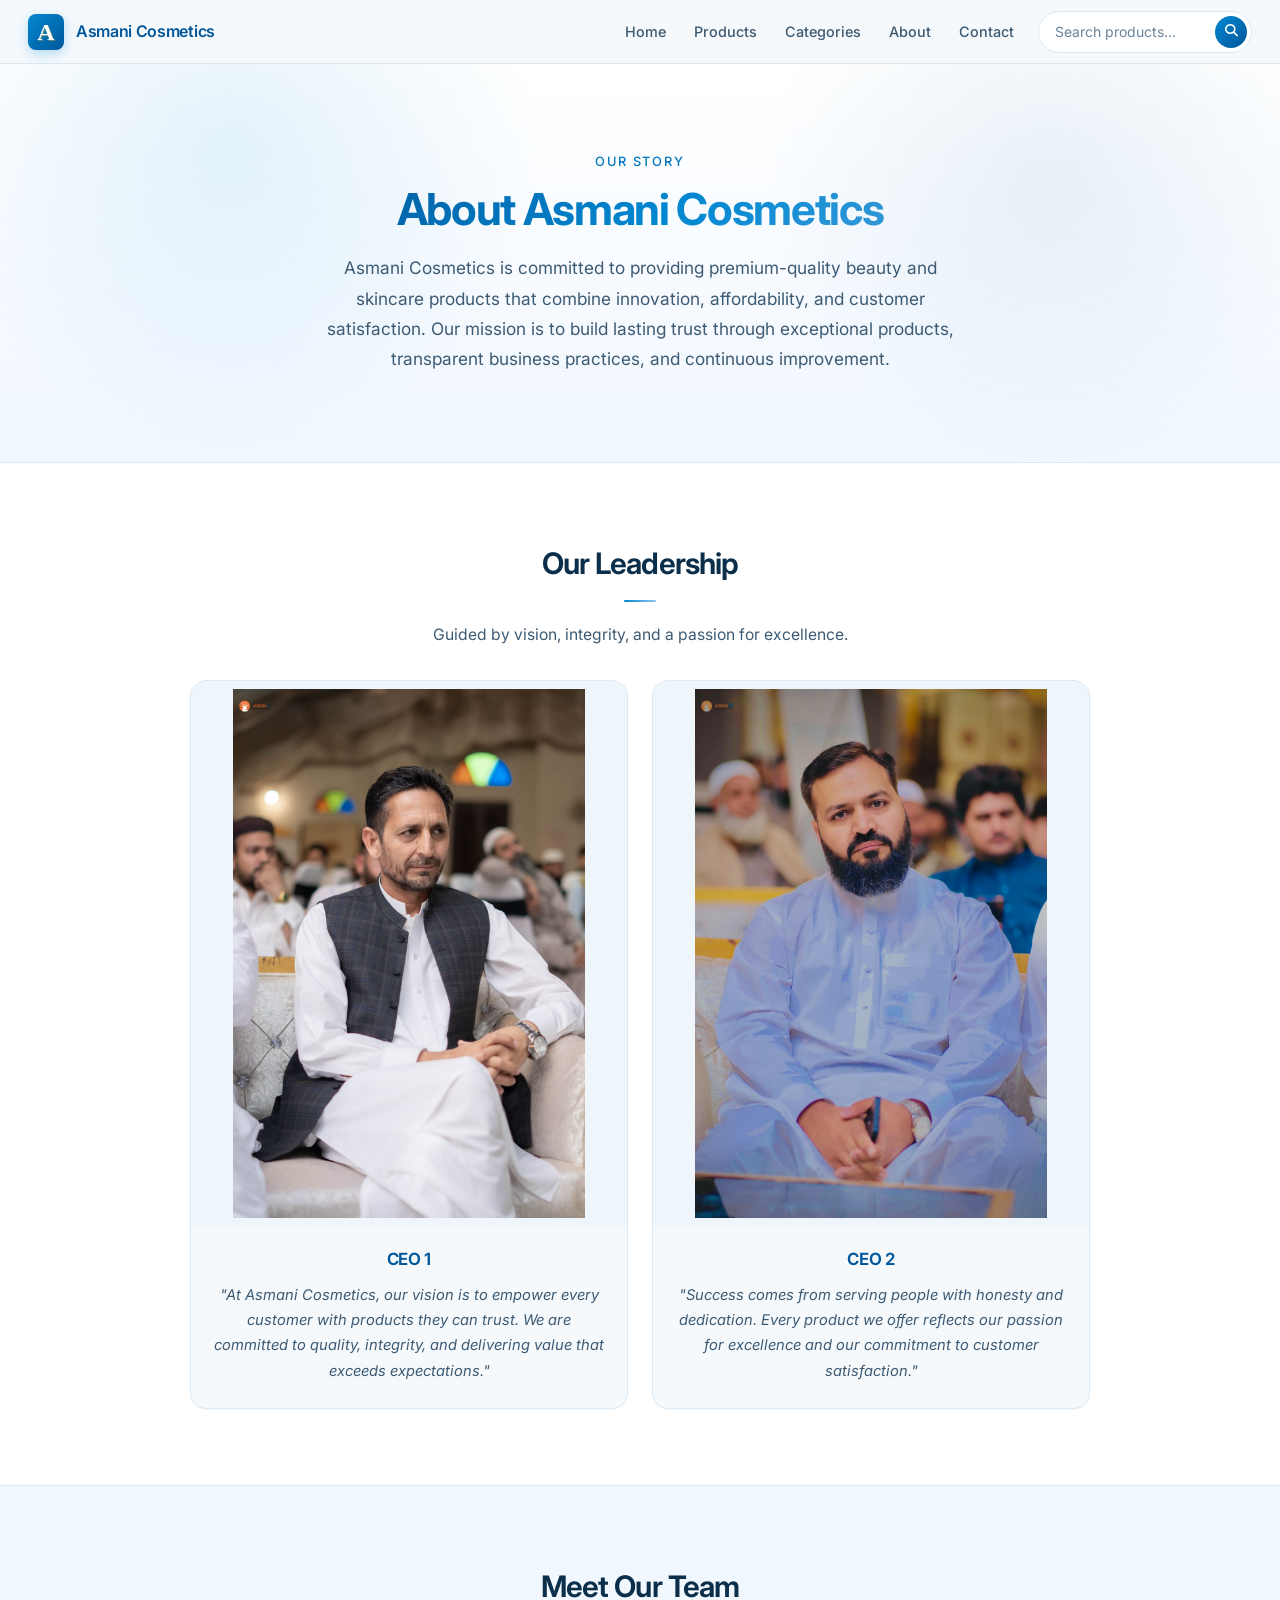
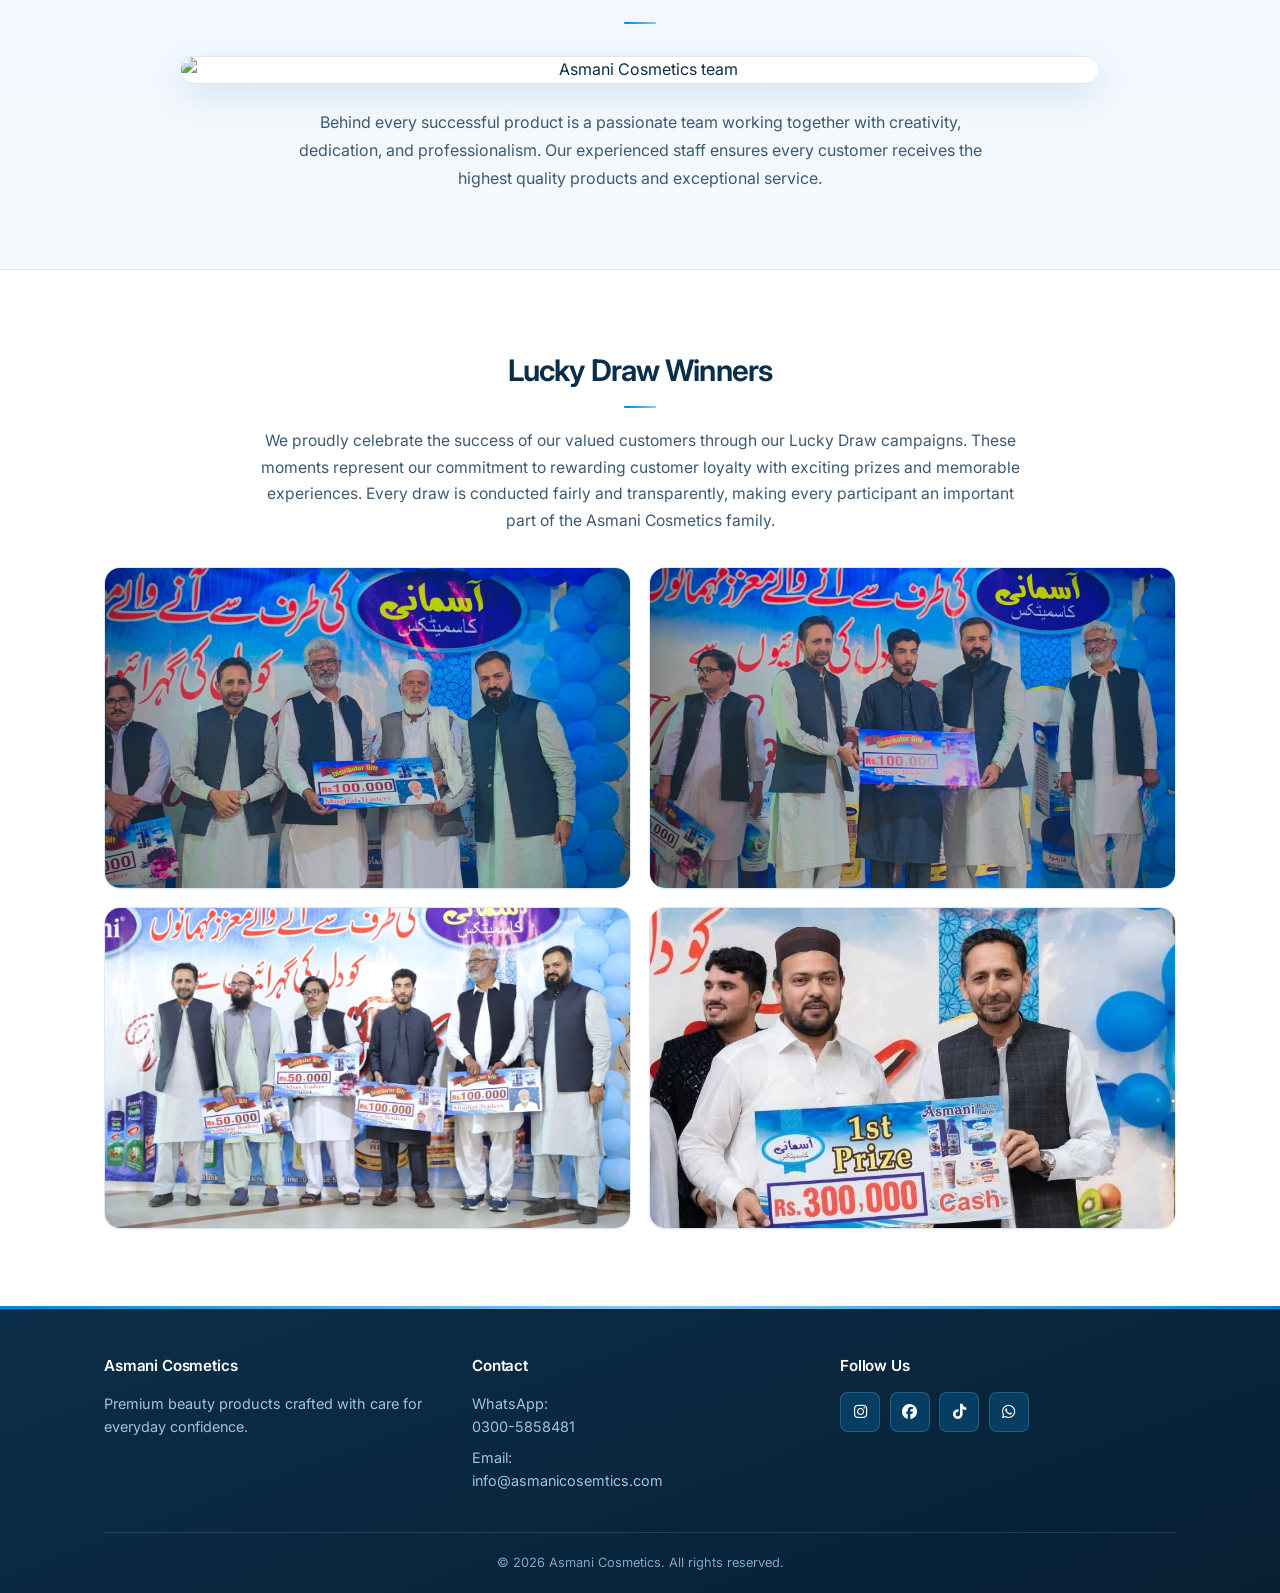
==== about.html @ b2d94758 "Update product catalog and checkout experience" ====
<!DOCTYPE html>
<html lang="en">
<head>
    <meta charset="UTF-8">
    <meta name="viewport" content="width=device-width, initial-scale=1.0">
    <link rel="icon" href="favicon.svg" type="image/svg+xml">
    <title>About — Asmani Cosmetics</title>
    <meta name="description" content="Learn about Asmani Cosmetics — our leadership, team, and lucky draw winners.">
    <link rel="stylesheet" href="https://cdnjs.cloudflare.com/ajax/libs/font-awesome/6.4.0/css/all.min.css">
    <link href="https://unpkg.com/aos@2.3.1/dist/aos.css" rel="stylesheet">
    <link rel="stylesheet" href="styles.css">
</head>
<body>
    <!-- Navigation -->
    <nav class="navbar">
        <div class="nav-container">
            <a href="index.html" class="logo-link">
                <div class="logo">
                    <div class="logo-a">A</div>
                    <h1>Asmani Cosmetics</h1>
                </div>
            </a>
            <div class="nav-right">
                <ul class="nav-menu">
                    <li><a href="index.html">Home</a></li>
                    <li><a href="shop.html">Products</a></li>
                    <li><a href="index.html#categories">Categories</a></li>
                    <li><a href="about.html" aria-current="page">About</a></li>
                    <li><a href="index.html#footer">Contact</a></li>
                </ul>
                <div class="hamburger">
                    <span></span>
                    <span></span>
                    <span></span>
                </div>
                <form class="nav-search" role="search" aria-label="Search products">
                    <input id="navProductSearch" class="nav-search-input" type="search" placeholder="Search products..." aria-label="Search products" autocomplete="off">
                    <button class="nav-search-btn" type="submit" aria-label="Search">
                        <i class="fas fa-search"></i>
                    </button>
                </form>
            </div>
        </div>
    </nav>

    <!-- About Hero -->
    <section class="about-hero" data-aos="fade-up">
        <div class="container about-hero-content">
            <p class="about-hero-eyebrow">Our story</p>
            <h1 class="about-hero-title">About Asmani Cosmetics</h1>
            <p class="about-hero-text">
                Asmani Cosmetics is committed to providing premium-quality beauty and skincare products that combine innovation, affordability, and customer satisfaction. Our mission is to build lasting trust through exceptional products, transparent business practices, and continuous improvement.
            </p>
        </div>
    </section>

    <!-- CEO Section -->
    <section id="leadership" class="about-section" data-aos="fade-up">
        <div class="container">
            <h2 class="section-title">Our Leadership</h2>
            <p class="section-lead">Guided by vision, integrity, and a passion for excellence.</p>

            <div class="ceo-grid">
                <article class="ceo-card" data-aos="fade-right" data-aos-delay="100">
                    <div class="ceo-photo">
                        <img src="ceo 1.jpeg" alt="Asmani Cosmetics CEO 1" loading="lazy">
                    </div>
                    <div class="ceo-body">
                        <h3 class="ceo-title">CEO 1</h3>
                        <blockquote class="ceo-quote">
                            "At Asmani Cosmetics, our vision is to empower every customer with products they can trust. We are committed to quality, integrity, and delivering value that exceeds expectations."
                        </blockquote>
                    </div>
                </article>

                <article class="ceo-card" data-aos="fade-left" data-aos-delay="200">
                    <div class="ceo-photo">
                        <img src="ceo 2.jpeg" alt="Asmani Cosmetics CEO 2" loading="lazy">
                    </div>
                    <div class="ceo-body">
                        <h3 class="ceo-title">CEO 2</h3>
                        <blockquote class="ceo-quote">
                            "Success comes from serving people with honesty and dedication. Every product we offer reflects our passion for excellence and our commitment to customer satisfaction."
                        </blockquote>
                    </div>
                </article>
            </div>
        </div>
    </section>

    <!-- Team Section -->
    <section id="team" class="team-section" data-aos="fade-up">
        <div class="container team-content">
            <h2 class="section-title">Meet Our Team</h2>
            <div class="team-photo-wrap" data-aos="zoom-in">
                <img src="team.png" alt="Asmani Cosmetics team" class="team-photo" loading="lazy">
            </div>
            <p class="team-description" data-aos="fade-up" data-aos-delay="100">
                Behind every successful product is a passionate team working together with creativity, dedication, and professionalism. Our experienced staff ensures every customer receives the highest quality products and exceptional service.
            </p>
        </div>
    </section>

    <!-- Lucky Draw Winners -->
    <section id="winners" class="winners-section" data-aos="fade-up">
        <div class="container">
            <h2 class="section-title">Lucky Draw Winners</h2>
            <p class="section-lead winners-intro">
                We proudly celebrate the success of our valued customers through our Lucky Draw campaigns. These moments represent our commitment to rewarding customer loyalty with exciting prizes and memorable experiences. Every draw is conducted fairly and transparently, making every participant an important part of the Asmani Cosmetics family.
            </p>
            <div class="winners-gallery" id="winnersGallery">
                <button type="button" class="winner-item" data-lightbox-src="draw 1.jpeg" data-lightbox-alt="Lucky draw winner moment 1" data-aos="zoom-in" data-aos-delay="100">
                    <img src="draw 1.jpeg" alt="Lucky draw winner moment 1" loading="lazy">
                    <span class="winner-overlay" aria-hidden="true"><i class="fas fa-search-plus"></i></span>
                </button>
                <button type="button" class="winner-item" data-lightbox-src="draw 2.jpeg" data-lightbox-alt="Lucky draw winner moment 2" data-aos="zoom-in" data-aos-delay="200">
                    <img src="draw 2.jpeg" alt="Lucky draw winner moment 2" loading="lazy">
                    <span class="winner-overlay" aria-hidden="true"><i class="fas fa-search-plus"></i></span>
                </button>
                <button type="button" class="winner-item" data-lightbox-src="draw 3.jpeg" data-lightbox-alt="Lucky draw winner moment 3" data-aos="zoom-in" data-aos-delay="300">
                    <img src="draw 3.jpeg" alt="Lucky draw winner moment 3" loading="lazy">
                    <span class="winner-overlay" aria-hidden="true"><i class="fas fa-search-plus"></i></span>
                </button>
                <button type="button" class="winner-item" data-lightbox-src="draw.jpeg" data-lightbox-alt="Lucky draw winner moments" data-aos="zoom-in" data-aos-delay="400">
                    <img src="draw.jpeg" alt="Lucky draw winner moments" loading="lazy">
                    <span class="winner-overlay" aria-hidden="true"><i class="fas fa-search-plus"></i></span>
                </button>
            </div>
        </div>
    </section>

    <!-- Image Lightbox -->
    <div class="lightbox" id="imageLightbox" hidden>
        <button type="button" class="lightbox-close" id="lightboxClose" aria-label="Close image">
            <i class="fas fa-times" aria-hidden="true"></i>
        </button>
        <img src="" alt="" id="lightboxImage" class="lightbox-image">
    </div>

    <!-- Footer -->
    <footer id="footer" class="footer">
        <div class="container">
            <div class="footer-content">
                <div class="footer-section">
                    <h3>Asmani Cosmetics</h3>
                    <p>Premium beauty products crafted with care for everyday confidence.</p>
                </div>
                <div class="footer-section">
                    <h3>Contact</h3>
                    <p>WhatsApp: <a href="https://wa.me/923005858481" target="_blank" class="whatsapp-link">0300-5858481</a></p>
                    <p>Email: <a href="mailto:info@asmanicosemtics.com">info@asmanicosemtics.com</a></p>
                </div>
                <div class="footer-section">
                    <h3>Follow Us</h3>
                    <div class="social-icons">
                        <a href="#" target="_blank" aria-label="Instagram"><i class="fab fa-instagram"></i></a>
                        <a href="https://www.facebook.com/share/1GEHZDPBgn/" target="_blank" aria-label="Facebook" rel="noopener"><i class="fab fa-facebook"></i></a>
                        <a href="https://www.tiktok.com/@asmani_cosmetics?_r=1&_t=ZS-93GRq3OFGZp" target="_blank" aria-label="TikTok" rel="noopener"><i class="fab fa-tiktok"></i></a>
                        <a href="https://wa.me/923005858481" target="_blank" aria-label="WhatsApp"><i class="fab fa-whatsapp"></i></a>
                    </div>
                </div>
            </div>
            <div class="footer-bottom">
                <p>&copy; 2026 Asmani Cosmetics. All rights reserved.</p>
            </div>
        </div>
    </footer>

    <script src="https://unpkg.com/aos@2.3.1/dist/aos.js"></script>
    <script>
        AOS.init({
            duration: 600,
            easing: 'ease-out',
            once: true,
            offset: 70
        });
    </script>
    <script src="script.js"></script>
</body>
</html>
---- styles.css ----
/* ============================================
   Asmani Cosmetics — Minimal Modern UI
   ============================================ */

@import url('https://fonts.googleapis.com/css2?family=Inter:wght@400;500;600;700&display=swap');

*,
*::before,
*::after {
    margin: 0;
    padding: 0;
    box-sizing: border-box;
}

:root {
    /* Blue brand theme (matches Asmani logo) */
    --blue-50: #f0f7ff;
    --blue-100: #e3f0fc;
    --blue-200: #c5e0f8;
    --blue-300: #8ec4ef;
    --blue-400: #4a9fdb;
    --blue-500: #0288d1;
    --blue-600: #0277bd;
    --blue-700: #01579b;
    --blue-800: #014a82;
    --blue-900: #0b2e4a;

    --bg: #f5f9fc;
    --surface: #ffffff;
    --text: #0b2e4a;
    --text-secondary: #3d5a73;
    --text-muted: #6b8499;
    --border: #dce8f2;
    --border-strong: #c5d8e8;
    --accent: #0288d1;
    --accent-hover: #01579b;
    --accent-soft: rgba(2, 136, 209, 0.08);
    --soft: #eef5fb;
    --whatsapp: #25d366;
    --whatsapp-dark: #1da851;
    --danger: #c62828;
    --danger-bg: #fff5f5;
    --star: #f5a623;
    --radius-sm: 8px;
    --radius: 12px;
    --radius-lg: 16px;
    --radius-full: 999px;
    --shadow-sm: 0 1px 2px rgba(1, 87, 155, 0.05);
    --shadow: 0 4px 16px rgba(1, 87, 155, 0.08);
    --shadow-lg: 0 12px 32px rgba(1, 87, 155, 0.12);
    --nav-h: 64px;
    --container: 1120px;
    --space-section: clamp(3rem, 6vw, 5rem);
    --font: 'Inter', system-ui, -apple-system, BlinkMacSystemFont, 'Segoe UI', sans-serif;
    --ease: 0.2s ease;
    --focus: 0 0 0 3px rgba(2, 136, 209, 0.22);
}

html {
    scroll-behavior: smooth;
    -webkit-text-size-adjust: 100%;
}

body {
    font-family: var(--font);
    color: var(--text);
    background: var(--bg);
    line-height: 1.6;
    font-size: 16px;
    -webkit-font-smoothing: antialiased;
    -moz-osx-font-smoothing: grayscale;
    overflow-x: hidden;
    min-height: 100vh;
}

img,
picture,
video,
canvas,
svg {
    max-width: 100%;
    height: auto;
    display: block;
}

iframe {
    max-width: 100%;
}

input,
select,
textarea,
button {
    font-family: inherit;
    max-width: 100%;
}

a {
    color: inherit;
    text-decoration: none;
}

button {
    cursor: pointer;
    border: none;
    background: none;
    font: inherit;
}

ul {
    list-style: none;
}

.container {
    width: 100%;
    max-width: var(--container);
    margin: 0 auto;
    padding: 0 clamp(16px, 4vw, 24px);
}

/* Focus */
a:focus-visible,
button:focus-visible,
input:focus-visible,
select:focus-visible,
textarea:focus-visible {
    outline: none;
    box-shadow: var(--focus);
}

/* ============================================
   Navigation
   ============================================ */

.navbar {
    position: sticky;
    top: 0;
    z-index: 1000;
    background: rgba(245, 249, 252, 0.9);
    backdrop-filter: blur(12px);
    -webkit-backdrop-filter: blur(12px);
    border-bottom: 1px solid var(--border);
    min-height: var(--nav-h);
    display: flex;
    align-items: center;
}

.navbar.is-scrolled {
    background: rgba(255, 255, 255, 0.96);
    box-shadow: var(--shadow-sm);
}

.nav-container {
    width: 100%;
    max-width: none;
    margin: 0;
    padding: 0 clamp(16px, 3vw, 28px);
    display: flex;
    align-items: center;
    justify-content: space-between;
    gap: 1rem;
}

.logo-link {
    text-decoration: none;
    flex-shrink: 0;
}

.logo {
    display: flex;
    align-items: center;
    gap: 0.75rem;
}

.logo-a {
    width: 36px;
    height: 36px;
    background: linear-gradient(135deg, var(--blue-500) 0%, var(--blue-700) 100%);
    color: #fff;
    font-family: Georgia, 'Times New Roman', serif;
    font-size: 1.5rem;
    font-weight: 700;
    font-style: normal;
    line-height: 1;
    display: flex;
    align-items: center;
    justify-content: center;
    border-radius: var(--radius-sm);
    letter-spacing: 0;
    box-shadow: 0 4px 12px rgba(2, 136, 209, 0.28);
    transition: background var(--ease), box-shadow var(--ease);
    text-shadow: 1px 1px 0 rgba(212, 175, 55, 0.45);
}

.logo-a:hover {
    background: linear-gradient(135deg, var(--blue-600) 0%, var(--blue-800) 100%);
    box-shadow: 0 6px 16px rgba(1, 87, 155, 0.32);
}

.logo h1 {
    font-size: 1rem;
    font-weight: 600;
    letter-spacing: -0.02em;
    color: var(--blue-700);
    margin: 0;
    white-space: nowrap;
}

.nav-right {
    display: flex;
    align-items: center;
    gap: 0.75rem;
    min-width: 0;
}

.nav-menu {
    display: flex;
    align-items: center;
    gap: 0.25rem;
}

.nav-menu a {
    display: block;
    padding: 0.5rem 0.75rem;
    font-size: 0.9rem;
    font-weight: 500;
    color: var(--text-secondary);
    border-radius: var(--radius-sm);
    transition: color var(--ease), background var(--ease);
}

.nav-menu a:hover,
.nav-menu a:focus-visible {
    color: var(--blue-700);
    background: var(--accent-soft);
}

.nav-menu a::before {
    display: none;
}

.cart-link {
    position: relative;
    display: inline-flex;
    align-items: center;
    gap: 0.4rem;
}

.cart-count {
    background: var(--blue-500);
    color: #fff;
    border-radius: var(--radius-full);
    min-width: 18px;
    height: 18px;
    padding: 0 5px;
    display: inline-flex;
    align-items: center;
    justify-content: center;
    font-size: 0.7rem;
    font-weight: 600;
}

.nav-search {
    display: flex;
    align-items: center;
    gap: 4px;
    padding: 4px 4px 4px 12px;
    border-radius: var(--radius-full);
    border: 1px solid var(--border);
    background: var(--surface);
    transition: border-color var(--ease), box-shadow var(--ease);
}

.nav-search:focus-within {
    border-color: var(--blue-300);
    box-shadow: var(--focus);
}

.nav-search-input {
    width: 160px;
    border: 0;
    outline: none;
    background: transparent;
    color: var(--text);
    padding: 6px 4px;
    font-size: 0.875rem;
}

.nav-search-input::placeholder {
    color: var(--text-muted);
}

.nav-search-btn {
    width: 32px;
    height: 32px;
    border: 0;
    border-radius: var(--radius-full);
    background: linear-gradient(135deg, var(--blue-500) 0%, var(--blue-700) 100%);
    color: #fff;
    display: grid;
    place-items: center;
    font-size: 0.8rem;
    transition: background var(--ease);
}

.nav-search-btn:hover {
    background: linear-gradient(135deg, var(--blue-600) 0%, var(--blue-800) 100%);
}

.hamburger {
    display: none;
    flex-direction: column;
    justify-content: center;
    gap: 5px;
    width: 40px;
    height: 40px;
    padding: 8px;
    border-radius: var(--radius-sm);
    cursor: pointer;
}

.hamburger:hover {
    background: var(--accent-soft);
}

.hamburger span {
    display: block;
    width: 100%;
    height: 1.5px;
    background: var(--blue-700);
    border-radius: 2px;
    transition: transform var(--ease), opacity var(--ease);
}

.hamburger.active span:nth-child(1) {
    transform: translateY(6.5px) rotate(45deg);
}

.hamburger.active span:nth-child(2) {
    opacity: 0;
}

.hamburger.active span:nth-child(3) {
    transform: translateY(-6.5px) rotate(-45deg);
}

@media (min-width: 901px) {
    .hamburger {
        display: none !important;
    }
}

/* ============================================
   Hero
   ============================================ */

.hero {
    position: relative;
    min-height: min(72vh, 640px);
    padding: clamp(3.5rem, 8vw, 6rem) 1.25rem;
    display: flex;
    align-items: center;
    justify-content: center;
    background:
        radial-gradient(circle at 18% 20%, rgba(2, 136, 209, 0.10), transparent 28%),
        radial-gradient(circle at 82% 30%, rgba(1, 87, 155, 0.08), transparent 26%),
        linear-gradient(180deg, #ffffff 0%, var(--blue-50) 100%);
    border-bottom: 1px solid var(--border);
    overflow: hidden;
}

.hero::before,
.hero::after,
.hero-background {
    display: none;
}

.hero-content {
    position: relative;
    z-index: 1;
    text-align: center;
    max-width: 560px;
    margin: 0 auto;
    padding: 0;
    background: none;
    border: none;
    box-shadow: none;
    backdrop-filter: none;
}

.hero-title {
    font-size: clamp(2.25rem, 6vw, 3.5rem);
    font-weight: 700;
    letter-spacing: -0.04em;
    line-height: 1.1;
    margin-bottom: 0.75rem;
    background: linear-gradient(135deg, var(--blue-700) 0%, var(--blue-500) 55%, var(--blue-400) 100%);
    -webkit-background-clip: text;
    background-clip: text;
    color: transparent;
    -webkit-text-fill-color: transparent;
}

.hero-tagline {
    font-size: clamp(0.8rem, 2vw, 0.9rem);
    font-weight: 500;
    letter-spacing: 0.14em;
    text-transform: uppercase;
    color: var(--blue-600);
    margin-bottom: 0.75rem;
}

.hero-subtitle {
    font-size: clamp(0.95rem, 2vw, 1.05rem);
    color: var(--text-secondary);
    margin: 0 auto 1.75rem;
    max-width: 420px;
    line-height: 1.65;
}

.cta-button {
    display: inline-flex;
    align-items: center;
    justify-content: center;
    padding: 0.85rem 1.75rem;
    font-size: 0.9rem;
    font-weight: 600;
    letter-spacing: 0.02em;
    color: #fff;
    background: linear-gradient(135deg, var(--blue-500) 0%, var(--blue-700) 100%);
    border: none;
    border-radius: var(--radius-full);
    box-shadow: 0 8px 20px rgba(2, 136, 209, 0.28);
    transition: background var(--ease), transform var(--ease), box-shadow var(--ease);
}

.cta-button::after {
    display: none;
}

.cta-button:hover {
    background: linear-gradient(135deg, var(--blue-600) 0%, var(--blue-800) 100%);
    transform: translateY(-1px);
    box-shadow: 0 12px 28px rgba(1, 87, 155, 0.32);
}

.cta-button:active {
    transform: translateY(0);
}

/* ============================================
   Sections & titles
   ============================================ */

.section-title {
    font-size: clamp(1.5rem, 3vw, 1.85rem);
    font-weight: 650;
    letter-spacing: -0.03em;
    text-align: center;
    color: var(--text);
    margin-bottom: 2rem;
    position: relative;
}

.section-title::after {
    content: '';
    display: block;
    width: 32px;
    height: 2px;
    background: linear-gradient(90deg, var(--blue-500), var(--blue-300));
    margin: 0.75rem auto 0;
    border-radius: 2px;
}

.categories-section,
.products-section,
.arrivals-section,
.radio-section,
.radio-schedule-section,
.about-section,
.team-section,
.winners-section,
#radio-broadcast-schedule,
#leadership,
#team,
#winners {
    scroll-margin-top: calc(var(--nav-h) + 12px);
}

.categories-section,
.products-section,
.arrivals-section,
.radio-section,
.radio-schedule-section {
    padding: var(--space-section) 0;
    background: var(--bg);
}

.products-section,
.arrivals-section {
    background: var(--surface);
}

.arrivals-section {
    border-top: 1px solid var(--border);
}

/* ============================================
   Sliding product strip
   ============================================ */

.sliding-section {
    padding: 1.5rem 0 2rem;
    background: linear-gradient(180deg, var(--blue-50) 0%, var(--bg) 100%);
    border-bottom: 1px solid var(--border);
    overflow: hidden;
}

.sliding-wrapper {
    position: relative;
}

.sliding-container {
    max-width: 100%;
    overflow-x: auto;
    overflow-y: hidden;
    scroll-behavior: smooth;
    scrollbar-width: none;
    -ms-overflow-style: none;
}

.sliding-container::-webkit-scrollbar {
    display: none;
}

.sliding-controls {
    position: absolute;
    inset: 0;
    pointer-events: none;
    z-index: 5;
}

.sliding-nav-btn {
    pointer-events: auto;
    position: absolute;
    top: 50%;
    transform: translateY(-50%);
    width: 40px;
    height: 40px;
    border-radius: var(--radius-full);
    border: 1px solid var(--border);
    background: var(--surface);
    color: var(--text);
    display: grid;
    place-items: center;
    box-shadow: var(--shadow-sm);
    transition: background var(--ease), border-color var(--ease);
}

.sliding-nav-btn:hover {
    background: var(--soft);
    border-color: var(--border-strong);
    transform: translateY(-50%);
    filter: none;
}

.sliding-nav-btn:active {
    transform: translateY(-50%) scale(0.97);
}

.sliding-nav-btn.prev { left: 8px; }
.sliding-nav-btn.next { right: 8px; }

.sliding-cards {
    display: flex;
    gap: 1rem;
    padding: 0.5rem clamp(12px, 3vw, 24px);
    width: max-content;
    will-change: transform;
    animation: slidingMarquee 48s linear infinite;
}

.sliding-section:hover .sliding-cards {
    animation-play-state: paused;
}

.delivery-notice {
    position: relative;
    overflow: hidden;
    padding: 0.7rem 0;
    background: linear-gradient(90deg, #ffb300 0%, #ff6f00 45%, #e65100 100%);
    color: #1f1300;
    white-space: nowrap;
    border-top: 2px solid #fff3c4;
    border-bottom: 2px solid #fff3c4;
    box-shadow: 0 5px 14px rgba(230, 81, 0, 0.25);
}

.delivery-notice-track {
    width: max-content;
    animation: deliveryNoticeScroll 18s linear infinite;
}

.delivery-notice p {
    margin: 0;
    padding-left: 100vw;
    font-weight: 800;
    font-size: clamp(0.9rem, 2vw, 1.05rem);
    letter-spacing: 0.04em;
    text-transform: uppercase;
    text-shadow: 0 1px 0 rgba(255, 255, 255, 0.35);
}

.delivery-notice span {
    color: #fff;
    font-size: 1.2em;
    padding: 0 2.5rem;
}

@keyframes deliveryNoticeScroll {
    from { transform: translateX(0); }
    to { transform: translateX(-50%); }
}

@media (prefers-reduced-motion: reduce) {
    .delivery-notice-track { animation: none; }
}

@keyframes slidingMarquee {
    from { transform: translateX(0); }
    to { transform: translateX(-50%); }
}

.slide-card {
    flex: 0 0 min(240px, 70vw);
    background: var(--surface);
    border: 1px solid var(--border);
    border-radius: var(--radius);
    overflow: hidden;
    display: flex;
    flex-direction: column;
    height: 100%;
    min-height: 440px;
    transition: border-color var(--ease), box-shadow var(--ease), transform var(--ease);
}

.slide-card:hover {
    transform: translateY(-4px);
    border-color: var(--blue-300);
    box-shadow: var(--shadow);
}

/* A taller fixed frame keeps all deal cards aligned and suits the poster artwork. */
.slide-card-image {
    width: 100%;
    height: 280px;
    flex-shrink: 0;
    display: flex;
    align-items: center;
    justify-content: center;
    background: var(--soft);
    border-bottom: 1px solid var(--border);
    box-sizing: border-box;
}

.slide-card-image img,
.slide-card img {
    width: 100%;
    height: 100%;
    max-height: 100%;
    object-fit: contain;
    object-position: center;
    background: transparent;
    display: block;
    transition: opacity var(--ease);
}

.slide-card:hover .slide-card-image img,
.slide-card:hover img {
    transform: none;
}

.slide-card h3 {
    font-size: 0.95rem;
    font-weight: 800;
    color: var(--text);
    padding: 1rem 1rem 0.25rem;
    letter-spacing: -0.01em;
    line-height: 1.35;
}

.slide-card:hover h3 {
    color: var(--text);
}

.slide-price {
    color: #a86400;
    font-weight: 800;
    font-size: 0.9rem;
    border-top: 1px solid var(--border);
    padding: 0.6rem 1rem 0.75rem;
}

.slide-btn {
    width: calc(100% - 2rem);
    margin: 0 1rem 1rem;
    margin-top: auto;
    padding: 0.65rem;
    background: linear-gradient(135deg, var(--blue-500) 0%, var(--blue-700) 100%);
    color: #fff;
    border: none;
    border-radius: var(--radius-sm);
    font-weight: 600;
    font-size: 0.85rem;
    letter-spacing: 0;
    text-transform: none;
    transition: background var(--ease), box-shadow var(--ease);
    position: relative;
    overflow: hidden;
}

.slide-btn::before {
    display: none;
}

.slide-btn:hover {
    background: linear-gradient(135deg, var(--blue-600) 0%, var(--blue-800) 100%);
    transform: none;
    box-shadow: 0 6px 16px rgba(2, 136, 209, 0.25);
}

/* ============================================
   Categories
   ============================================ */

.categories-grid {
    display: grid;
    grid-template-columns: repeat(4, 1fr);
    gap: 1rem;
}

.category-card,
.category-link {
    display: flex;
    flex-direction: column;
    align-items: center;
    justify-content: center;
    gap: 0.75rem;
    padding: 1.75rem 1rem;
    background: var(--surface);
    border: 1px solid var(--border);
    border-radius: var(--radius);
    text-decoration: none;
    color: var(--text);
    transition: border-color var(--ease), box-shadow var(--ease), background var(--ease);
    position: relative;
    overflow: hidden;
}

.category-card::before {
    display: none;
}

.category-card:hover,
.category-link:hover {
    transform: none;
    border-color: var(--blue-300);
    box-shadow: var(--shadow);
    background: var(--blue-50);
}

.category-card i {
    font-size: 1.35rem;
    color: var(--blue-500);
    transition: color var(--ease);
}

.category-card:hover i,
.category-link:hover i {
    color: var(--blue-700);
    transform: none;
}

.category-card h3 {
    font-size: 0.95rem;
    font-weight: 600;
    letter-spacing: -0.01em;
    margin: 0;
}

.category-link:hover h3,
.category-card:hover h3 {
    color: var(--text);
}

.category-header {
    margin-bottom: 2rem;
    display: flex;
    flex-direction: column;
    gap: 0.75rem;
}

.back-link {
    display: inline-flex;
    align-items: center;
    gap: 0.4rem;
    font-size: 0.9rem;
    font-weight: 500;
    color: var(--blue-600);
    padding: 0.4rem 0;
    width: fit-content;
    transition: color var(--ease);
}

.back-link:hover {
    color: var(--blue-800);
    background: none;
    transform: none;
}

.category-title {
    font-size: clamp(1.5rem, 3vw, 1.85rem);
    font-weight: 650;
    letter-spacing: -0.03em;
    color: var(--text);
}

.category-count {
    color: var(--text-muted);
    font-size: 0.9rem;
}

/* ============================================
   Products
   ============================================ */

.products-grid {
    display: grid;
    grid-template-columns: repeat(auto-fill, minmax(220px, 1fr));
    gap: 1.25rem;
}

.product-card {
    background: var(--surface);
    border: 1px solid var(--border);
    border-radius: var(--radius);
    overflow: hidden;
    display: flex;
    flex-direction: column;
    transition: border-color var(--ease), box-shadow var(--ease);
    animation: none;
}

.product-card:hover {
    transform: none;
    border-color: var(--blue-300);
    box-shadow: var(--shadow);
}

.product-card:hover .product-image img,
.product-card:hover .product-name {
    transform: none;
    color: var(--blue-800);
}

.product-image {
    width: 100%;
    background: linear-gradient(180deg, var(--blue-50) 0%, var(--soft) 100%);
    display: flex;
    align-items: center;
    justify-content: center;
    overflow: hidden;
    max-width: 100% !important;
    margin: 0 !important;
}

.product-image img {
    width: 100%;
    height: auto;
    /* Each photo uses its own natural proportion, without crop or stretch. */
    object-fit: contain;
    object-position: center;
    transition: opacity var(--ease);
}

.product-info {
    padding: 1rem;
    display: flex;
    flex-direction: column;
    flex: 1;
    gap: 0.35rem;
}

.product-name {
    font-size: 0.95rem;
    font-weight: 800;
    letter-spacing: -0.01em;
    line-height: 1.35;
    color: var(--text);
    margin: 0;
}

.product-price {
    font-size: 0.9rem;
    font-weight: 800;
    color: #a86400;
    border-top: 1px solid var(--border);
    margin: 0 0 0.5rem;
    padding-top: 0.55rem;
}

.buy-button {
    width: 100%;
    margin-top: auto;
    padding: 0.7rem 1rem;
    background: linear-gradient(135deg, var(--blue-500) 0%, var(--blue-700) 100%);
    color: #fff;
    border: none;
    border-radius: var(--radius-sm);
    font-weight: 600;
    font-size: 0.85rem;
    letter-spacing: 0;
    text-transform: none;
    display: inline-flex;
    align-items: center;
    justify-content: center;
    gap: 0.4rem;
    transition: background var(--ease), box-shadow var(--ease);
    position: relative;
    overflow: hidden;
}

.buy-button::before {
    display: none;
}

.buy-button:hover {
    background: linear-gradient(135deg, var(--blue-600) 0%, var(--blue-800) 100%);
    transform: none;
    box-shadow: 0 6px 16px rgba(2, 136, 209, 0.25);
}

.buy-button:active {
    transform: scale(0.99);
}

/* Product controls (shop qty) */
.product-controls {
    display: flex;
    align-items: center;
    gap: 0.5rem;
    margin-bottom: 0.75rem;
    background: var(--soft);
    border-radius: var(--radius-sm);
    padding: 0.35rem;
}

.qty-btn {
    background: var(--surface);
    border: 1px solid var(--border);
    color: var(--blue-700);
    width: 32px;
    height: 32px;
    border-radius: var(--radius-sm);
    display: flex;
    align-items: center;
    justify-content: center;
    font-weight: 600;
    transition: background var(--ease), border-color var(--ease);
}

.qty-btn:hover {
    background: var(--blue-50);
    border-color: var(--blue-300);
    color: var(--blue-700);
    transform: none;
}

.qty-input {
    flex: 1;
    text-align: center;
    border: none;
    background: transparent;
    font-weight: 600;
    font-size: 0.95rem;
    color: var(--text);
    min-width: 40px;
}

.qty-input::-webkit-outer-spin-button,
.qty-input::-webkit-inner-spin-button {
    -webkit-appearance: none;
    margin: 0;
}

.qty-input[type='number'] {
    appearance: textfield;
    -moz-appearance: textfield;
}

/* ============================================
   Product modal
   ============================================ */

.product-modal {
    position: fixed;
    inset: 0;
    background: rgba(0, 0, 0, 0.4);
    display: none;
    align-items: center;
    justify-content: center;
    z-index: 2000;
    padding: 1rem;
    opacity: 0;
    transition: opacity var(--ease);
}

.product-modal.show {
    display: flex;
    opacity: 1;
}

.modal-content {
    background: var(--surface);
    border: 1px solid var(--border);
    border-radius: var(--radius-lg);
    box-shadow: var(--shadow-lg);
    max-width: 720px;
    width: 100%;
    max-height: 90vh;
    overflow: auto;
    position: relative;
    display: grid;
    grid-template-columns: 1fr 1fr;
}

.close-modal {
    position: absolute;
    top: 12px;
    right: 12px;
    width: 36px;
    height: 36px;
    border-radius: var(--radius-full);
    background: var(--surface);
    border: 1px solid var(--border);
    color: var(--text);
    display: grid;
    place-items: center;
    z-index: 2;
    transition: background var(--ease);
}

.close-modal:hover {
    background: var(--soft);
}

.modal-image {
    background: var(--soft);
    min-height: 240px;
}

.modal-image img {
    width: 100%;
    height: 100%;
    object-fit: cover;
}

.modal-content > div:not(.modal-image) {
    padding: 1.5rem;
}

.modal-title {
    font-size: 1.25rem;
    font-weight: 650;
    letter-spacing: -0.02em;
    margin-bottom: 0.5rem;
    color: var(--text);
}

.modal-category {
    font-size: 0.8rem;
    color: var(--text-muted);
    margin-bottom: 0.75rem;
}

.modal-price {
    font-size: 1.1rem;
    font-weight: 800;
    color: #a86400;
    margin-bottom: 1rem;
}

.modal-description {
    font-size: 0.9rem;
    color: var(--text-secondary);
    line-height: 1.65;
    margin-bottom: 1.25rem;
}

.modal-buy-btn {
    width: 100%;
    padding: 0.8rem;
    background: linear-gradient(135deg, var(--blue-500) 0%, var(--blue-700) 100%);
    color: #fff;
    border-radius: var(--radius-sm);
    font-weight: 600;
    transition: background var(--ease);
}

.modal-buy-btn:hover {
    background: linear-gradient(135deg, var(--blue-600) 0%, var(--blue-800) 100%);
    transform: none;
}

/* ============================================
   Shop page
   ============================================ */

.shop-section {
    padding: 2rem 0 var(--space-section);
    background: var(--bg);
    min-height: 60vh;
}

.shop-header {
    margin-bottom: 2rem;
    display: flex;
    flex-direction: column;
    align-items: flex-start;
    gap: 0.5rem;
}

.shop-header .back-link {
    align-self: flex-start;
}

.shop-title {
    font-size: clamp(1.5rem, 3vw, 1.85rem);
    font-weight: 650;
    letter-spacing: -0.03em;
    color: var(--text);
    animation: none;
}

.shop-subtitle {
    font-size: 0.95rem;
    color: var(--text-muted);
    font-weight: 400;
    animation: none;
}

.shop-container {
    display: grid;
    grid-template-columns: 1fr 320px;
    gap: 1.5rem;
    align-items: start;
}

.products-main {
    width: 100%;
    min-width: 0;
}

/* Cart sidebar */
.cart-sidebar {
    background: var(--surface);
    border: 1px solid var(--border);
    border-radius: var(--radius);
    overflow: hidden;
    position: sticky;
    top: calc(var(--nav-h) + 16px);
    display: flex;
    flex-direction: column;
    max-height: calc(100vh - var(--nav-h) - 32px);
    transition: transform 0.2s ease;
}

.cart-header {
    background: var(--surface);
    color: var(--text);
    padding: 1rem 1.1rem;
    display: flex;
    justify-content: space-between;
    align-items: center;
    gap: 1rem;
    border-bottom: 1px solid var(--border);
}

.cart-header h2 {
    margin: 0;
    font-size: 1rem;
    font-weight: 600;
    display: flex;
    align-items: center;
    gap: 0.5rem;
}

.cart-close {
    background: var(--soft);
    border: none;
    color: var(--text);
    font-size: 1rem;
    cursor: pointer;
    padding: 0.4rem 0.6rem;
    border-radius: var(--radius-sm);
    display: none;
}

.cart-close:hover {
    background: var(--border);
}

.cart-items {
    flex: 1;
    overflow-y: auto;
    padding: 1rem;
    min-height: 120px;
}

.empty-cart {
    text-align: center;
    color: var(--text-muted);
    padding: 2rem 1rem;
    font-size: 0.9rem;
}

.cart-item {
    background: var(--soft);
    border-radius: var(--radius-sm);
    padding: 0.85rem;
    margin-bottom: 0.6rem;
    animation: none;
}

.cart-item-info h4 {
    margin: 0 0 0.2rem;
    font-size: 0.9rem;
    font-weight: 600;
    color: var(--text);
}

.cart-item-price {
    margin: 0;
    font-size: 0.8rem;
    color: #a86400;
    font-weight: 700;
}

.cart-item-controls {
    display: flex;
    align-items: center;
    gap: 0.5rem;
    margin: 0.5rem 0;
}

.cart-qty-btn {
    background: var(--surface);
    border: 1px solid var(--border);
    color: var(--blue-700);
    width: 28px;
    height: 28px;
    border-radius: 6px;
    display: flex;
    align-items: center;
    justify-content: center;
    font-size: 0.75rem;
    transition: background var(--ease), border-color var(--ease);
}

.cart-qty-btn:hover {
    background: var(--blue-50);
    border-color: var(--blue-300);
    color: var(--blue-700);
    transform: none;
}

.cart-qty {
    width: 28px;
    text-align: center;
    font-weight: 600;
    font-size: 0.9rem;
    color: var(--text);
}

.cart-item-total {
    font-weight: 600;
    color: var(--blue-700);
    font-size: 0.9rem;
    margin-bottom: 0.4rem;
}

.cart-remove-btn {
    width: 100%;
    padding: 0.45rem;
    background: transparent;
    color: var(--danger);
    border: 1px solid rgba(198, 40, 40, 0.2);
    border-radius: 6px;
    font-size: 0.8rem;
    transition: background var(--ease);
}

.cart-remove-btn:hover {
    background: var(--danger-bg);
    color: var(--danger);
}

.cart-summary {
    padding: 1rem;
    background: var(--surface);
    border-top: 1px solid var(--border);
}

.summary-item {
    display: flex;
    justify-content: space-between;
    margin-bottom: 0.5rem;
    font-size: 0.9rem;
    color: var(--text-secondary);
}

.summary-divider {
    height: 1px;
    background: var(--border);
    margin: 0.75rem 0;
}

.summary-total {
    display: flex;
    justify-content: space-between;
    font-size: 1rem;
    font-weight: 650;
    color: var(--blue-700);
    margin-bottom: 0.85rem;
}

.checkout-btn {
    width: 100%;
    padding: 0.85rem;
    background: var(--whatsapp);
    color: #fff;
    border: none;
    border-radius: var(--radius-sm);
    font-weight: 600;
    font-size: 0.9rem;
    display: flex;
    align-items: center;
    justify-content: center;
    gap: 0.5rem;
    margin-bottom: 0.5rem;
    transition: background var(--ease);
}

.checkout-btn:hover {
    background: var(--whatsapp-dark);
    transform: none;
    box-shadow: none;
}

.clear-cart-btn {
    width: 100%;
    padding: 0.7rem;
    background: transparent;
    color: var(--danger);
    border: 1px solid rgba(198, 40, 40, 0.2);
    border-radius: var(--radius-sm);
    font-weight: 600;
    font-size: 0.85rem;
    display: flex;
    align-items: center;
    justify-content: center;
    gap: 0.4rem;
    transition: background var(--ease);
}

.clear-cart-btn:hover {
    background: var(--danger-bg);
    color: var(--danger);
}

.cart-toggle-btn {
    position: fixed;
    bottom: 1.25rem;
    right: 1.25rem;
    width: 52px;
    height: 52px;
    background: linear-gradient(135deg, var(--blue-500) 0%, var(--blue-700) 100%);
    color: #fff;
    border: none;
    border-radius: var(--radius-full);
    font-size: 1.15rem;
    display: none;
    align-items: center;
    justify-content: center;
    box-shadow: 0 8px 20px rgba(2, 136, 209, 0.3);
    z-index: 500;
    transition: background var(--ease);
}

.cart-toggle-btn:hover {
    background: linear-gradient(135deg, var(--blue-600) 0%, var(--blue-800) 100%);
    transform: none;
    box-shadow: 0 10px 24px rgba(1, 87, 155, 0.35);
}

.cart-badge {
    position: absolute;
    top: -4px;
    right: -4px;
    background: var(--danger);
    color: #fff;
    min-width: 20px;
    height: 20px;
    border-radius: var(--radius-full);
    display: flex;
    align-items: center;
    justify-content: center;
    font-size: 0.7rem;
    font-weight: 700;
    padding: 0 4px;
}

.notification {
    position: fixed;
    bottom: 1.25rem;
    left: 50%;
    transform: translateX(-50%);
    background: var(--blue-700);
    color: #fff;
    padding: 0.75rem 1.25rem;
    border-radius: var(--radius-full);
    box-shadow: 0 8px 20px rgba(1, 87, 155, 0.28);
    z-index: 1000;
    display: none;
    font-size: 0.9rem;
    font-weight: 500;
}

.notification.show {
    display: block;
}

/* ============================================
   Checkout
   ============================================ */

.checkout-section {
    padding: var(--space-section) 0;
    background: var(--bg);
}

.checkout-header {
    display: flex;
    align-items: flex-end;
    justify-content: space-between;
    gap: 1rem;
    flex-wrap: wrap;
    margin-bottom: 1.25rem;
}

.checkout-title {
    font-size: clamp(1.5rem, 3vw, 1.85rem);
    font-weight: 650;
    letter-spacing: -0.03em;
    margin: 0;
    color: var(--text);
}

.checkout-subtitle {
    margin: 0.35rem 0 0;
    color: var(--text-muted);
    font-size: 0.95rem;
}

.checkout-actions {
    display: flex;
    gap: 0.5rem;
    align-items: center;
    flex-wrap: wrap;
}

.checkout-link {
    display: inline-flex;
    align-items: center;
    gap: 0.4rem;
    padding: 0.55rem 0.9rem;
    border-radius: var(--radius-sm);
    border: 1px solid var(--border);
    background: var(--surface);
    color: var(--text);
    font-size: 0.875rem;
    font-weight: 500;
    text-decoration: none;
    cursor: pointer;
    transition: background var(--ease), border-color var(--ease);
}

.checkout-link:hover {
    background: var(--blue-50);
    border-color: var(--blue-300);
    color: var(--blue-800);
}

.checkout-link.danger {
    background: var(--danger-bg);
    border-color: rgba(198, 40, 40, 0.2);
    color: var(--danger);
}

.checkout-card {
    background: var(--surface);
    border: 1px solid var(--border);
    border-radius: var(--radius);
    box-shadow: none;
    padding: 1.25rem;
}

.checkout-card:hover {
    transform: none;
    box-shadow: none;
}

.checkout-meta {
    display: flex;
    justify-content: space-between;
    gap: 0.75rem;
    flex-wrap: wrap;
    color: var(--text-muted);
    font-size: 0.875rem;
    margin-bottom: 1rem;
}

.checkout-table-wrap {
    overflow: auto;
    border-radius: var(--radius-sm);
    border: 1px solid var(--border);
    -webkit-overflow-scrolling: touch;
}

.checkout-table {
    width: 100%;
    border-collapse: collapse;
    min-width: 560px;
}

.checkout-table th,
.checkout-table td {
    padding: 0.85rem 0.75rem;
    border-bottom: 1px solid var(--border);
    vertical-align: middle;
    font-size: 0.9rem;
}

.checkout-table thead th {
    background: var(--blue-50);
    color: var(--blue-800);
    font-weight: 600;
    font-size: 0.8rem;
    text-transform: uppercase;
    letter-spacing: 0.04em;
}

.checkout-table .num {
    text-align: right;
}

.checkout-qty-controls {
    display: inline-flex;
    align-items: center;
    gap: 0.4rem;
    justify-content: flex-end;
}

.checkout-qty-btn {
    width: 32px;
    height: 32px;
    border-radius: 6px;
    border: 1px solid var(--border);
    background: var(--surface);
    cursor: pointer;
    font-weight: 600;
    transition: background var(--ease);
}

.checkout-qty-btn:hover {
    background: var(--soft);
}

.checkout-qty-input {
    width: 52px;
    padding: 0.4rem;
    border-radius: 6px;
    border: 1px solid var(--border);
    text-align: center;
    font-size: 0.9rem;
}

.checkout-remove {
    border: 0;
    background: transparent;
    color: var(--danger);
    cursor: pointer;
    padding: 0.35rem;
}

.checkout-summary {
    display: grid;
    gap: 0.4rem;
    margin-top: 1rem;
    padding-top: 1rem;
    border-top: 1px solid var(--border);
    max-width: 320px;
    margin-left: auto;
}

.checkout-summary-row {
    display: flex;
    justify-content: space-between;
    gap: 0.75rem;
    color: var(--text);
    font-size: 0.95rem;
}

.checkout-summary-row strong {
    font-weight: 650;
}

.checkout-add {
    margin-top: 1.25rem;
    padding-top: 1.25rem;
    border-top: 1px solid var(--border);
}

.checkout-add-title {
    font-weight: 600;
    margin-bottom: 0.75rem;
    font-size: 0.95rem;
}

.checkout-add-row {
    display: flex;
    gap: 0.5rem;
    flex-wrap: wrap;
    align-items: center;
}

.checkout-select {
    min-width: min(100%, 240px);
    flex: 1;
    padding: 0.65rem 0.75rem;
    border-radius: var(--radius-sm);
    border: 1px solid var(--border);
    background: var(--surface);
    font-size: 0.9rem;
}

.checkout-qty {
    width: 80px;
    padding: 0.65rem 0.75rem;
    border-radius: var(--radius-sm);
    border: 1px solid var(--border);
    font-size: 0.9rem;
}

.checkout-primary {
    padding: 0.65rem 1rem;
    border: 0;
    border-radius: var(--radius-sm);
    background: linear-gradient(135deg, var(--blue-500) 0%, var(--blue-700) 100%);
    color: #fff;
    font-weight: 600;
    font-size: 0.875rem;
    cursor: pointer;
    text-decoration: none;
    display: inline-flex;
    align-items: center;
    gap: 0.4rem;
    transition: background var(--ease), box-shadow var(--ease);
}

.checkout-primary:hover {
    background: linear-gradient(135deg, var(--blue-600) 0%, var(--blue-800) 100%);
    transform: none;
    box-shadow: 0 6px 16px rgba(2, 136, 209, 0.25);
    filter: none;
}

.checkout-footer {
    margin-top: 1.25rem;
    display: flex;
    flex-direction: column;
    gap: 0.75rem;
}

.checkout-whatsapp {
    width: 100%;
    padding: 0.9rem 1rem;
    border: 0;
    border-radius: var(--radius-sm);
    background: var(--whatsapp);
    color: #fff;
    font-weight: 600;
    font-size: 0.95rem;
    display: inline-flex;
    align-items: center;
    justify-content: center;
    gap: 0.5rem;
    cursor: pointer;
    transition: background var(--ease);
}

.checkout-whatsapp:hover {
    background: var(--whatsapp-dark);
}

.checkout-hint {
    color: var(--text-muted);
    font-size: 0.85rem;
    text-align: center;
}

.checkout-empty {
    text-align: center;
    padding: 2rem 1rem;
    color: var(--text-muted);
}

/* ============================================
   Radio (legacy + RBS)
   ============================================ */

.radio-player {
    background: var(--surface);
    border: 1px solid var(--border);
    border-radius: var(--radius);
    padding: 1.5rem;
}

.radio-player:hover {
    transform: none;
    box-shadow: none;
}

.radio-icon {
    font-size: 1.5rem;
    color: var(--blue-500);
    margin-bottom: 0.75rem;
}

.radio-title {
    font-size: 1.15rem;
    font-weight: 600;
    margin-bottom: 0.35rem;
}

.radio-frequency {
    color: var(--blue-600);
    font-weight: 600;
    margin-bottom: 0.75rem;
}

.radio-description {
    color: var(--text-secondary);
    font-size: 0.9rem;
}

.radio-timings {
    margin-top: 1rem;
    padding: 1rem;
    background: var(--soft);
    border-radius: var(--radius-sm);
    border-left: 2px solid var(--blue-500);
}

.timings-title {
    font-weight: 600;
    margin-bottom: 0.5rem;
    font-size: 0.9rem;
}

.timings-grid {
    display: grid;
    gap: 0.35rem;
}

.timing-item {
    font-size: 0.875rem;
    color: var(--text-secondary);
}

.radio-schedule-section {
    background: var(--bg);
}

.radio-schedule-header {
    text-align: center;
    margin-bottom: 1.5rem;
}

.radio-schedule-time {
    color: var(--text-secondary);
    font-weight: 600;
}

.radio-stations-grid {
    display: grid;
    grid-template-columns: repeat(auto-fill, minmax(200px, 1fr));
    gap: 1rem;
}

.radio-station-card {
    background: var(--surface);
    border: 1px solid var(--border);
    border-radius: var(--radius);
    padding: 1.25rem;
    text-align: center;
    transition: border-color var(--ease);
}

.radio-station-card::before {
    display: none;
}

.radio-station-card:hover {
    transform: none;
    border-color: var(--border-strong);
    box-shadow: var(--shadow-sm);
}

.radio-station-icon i {
    font-size: 1.25rem;
    color: var(--blue-500);
    margin-bottom: 0.5rem;
}

.radio-station-name {
    font-weight: 600;
    font-size: 0.95rem;
}

/* Radio Broadcast Schedule (homepage) */
#radio-broadcast-schedule {
    padding: var(--space-section) 0;
    background: linear-gradient(180deg, var(--bg) 0%, var(--blue-50) 50%, var(--bg) 100%);
    border-top: 1px solid var(--border);
    border-bottom: 1px solid var(--border);
}

#radio-broadcast-schedule .rbs-surface {
    background: var(--surface);
    border: 1px solid var(--blue-200);
    border-radius: var(--radius-lg);
    padding: clamp(1.25rem, 3vw, 1.75rem);
    box-shadow: var(--shadow-sm);
}

#radio-broadcast-schedule .rbs-header {
    text-align: center;
    margin-bottom: 1.5rem;
}

#radio-broadcast-schedule .rbs-header .section-title {
    margin-bottom: 0.5rem;
}

#radio-broadcast-schedule .rbs-subtitle {
    color: var(--text-secondary);
    margin: 0 auto 1rem;
    max-width: 640px;
    font-size: 0.95rem;
    line-height: 1.6;
}

#radio-broadcast-schedule .rbs-timings {
    display: flex;
    flex-wrap: wrap;
    justify-content: center;
    gap: 0.5rem;
    max-width: 640px;
    margin: 0 auto;
    padding: 0;
    list-style: none;
}

#radio-broadcast-schedule .rbs-timings li {
    background: var(--soft);
    border: 1px solid var(--border);
    border-radius: var(--radius-full);
    padding: 0.45rem 0.9rem;
    color: var(--text-secondary);
    font-size: 0.85rem;
    font-weight: 500;
}

#radio-broadcast-schedule .rbs-grid {
    display: grid;
    grid-template-columns: 1fr;
    gap: 1.25rem;
}

#radio-broadcast-schedule .rbs-player {
    background: var(--bg);
    border-radius: var(--radius);
    border: 1px solid var(--border);
    padding: 1.15rem;
}

#radio-broadcast-schedule .rbs-player-top {
    display: flex;
    align-items: flex-start;
    justify-content: space-between;
    gap: 1rem;
    flex-wrap: wrap;
    margin-bottom: 1rem;
}

#radio-broadcast-schedule .rbs-now {
    display: flex;
    flex-direction: column;
    gap: 0.5rem;
}

#radio-broadcast-schedule .rbs-chip {
    display: inline-flex;
    align-items: center;
    gap: 0.4rem;
    padding: 0.45rem 0.75rem;
    border-radius: var(--radius-full);
    background: var(--blue-50);
    border: 1px solid var(--blue-200);
    color: var(--text-secondary);
    font-size: 0.85rem;
    width: fit-content;
}

#radio-broadcast-schedule .rbs-chip strong {
    color: var(--blue-700);
    font-weight: 600;
}

#radio-broadcast-schedule .rbs-picker {
    min-width: min(100%, 240px);
    flex: 1;
}

#radio-broadcast-schedule .rbs-picker label {
    display: block;
    color: var(--text-muted);
    font-size: 0.8rem;
    margin-bottom: 0.35rem;
}

#radio-broadcast-schedule .rbs-picker select {
    width: 100%;
    padding: 0.65rem 0.75rem;
    border-radius: var(--radius-sm);
    border: 1px solid var(--border);
    outline: none;
    background: var(--surface);
    font-size: 0.9rem;
}

#radio-broadcast-schedule .rbs-controls {
    display: flex;
    align-items: center;
    justify-content: space-between;
    gap: 0.75rem;
    flex-wrap: wrap;
    padding: 0.85rem;
    border-radius: var(--radius-sm);
    background: var(--surface);
    border: 1px solid var(--border);
    margin-bottom: 0.85rem;
}

#radio-broadcast-schedule .rbs-controls .grp {
    display: inline-flex;
    gap: 0.4rem;
    flex-wrap: wrap;
    align-items: center;
}

#radio-broadcast-schedule .rbs-btn {
    padding: 0.5rem 0.75rem;
    border-radius: var(--radius-sm);
    border: 1px solid var(--border);
    background: var(--surface);
    color: var(--text);
    font-size: 0.8rem;
    font-weight: 500;
    cursor: pointer;
    transition: background var(--ease), border-color var(--ease);
}

#radio-broadcast-schedule .rbs-btn:hover {
    background: var(--soft);
    border-color: var(--border-strong);
    transform: none;
}

#radio-broadcast-schedule .rbs-btn.primary {
    background: linear-gradient(135deg, var(--blue-500) 0%, var(--blue-700) 100%);
    border-color: transparent;
    color: #fff;
}

#radio-broadcast-schedule .rbs-btn.primary:hover {
    background: linear-gradient(135deg, var(--blue-600) 0%, var(--blue-800) 100%);
}

#radio-broadcast-schedule .rbs-btn.danger {
    color: var(--danger);
    border-color: rgba(198, 40, 40, 0.25);
}

#radio-broadcast-schedule .rbs-btn[disabled],
#radio-broadcast-schedule .rbs-btn:disabled {
    opacity: 0.45;
    cursor: not-allowed;
}

#radio-broadcast-schedule .rbs-volume {
    display: inline-flex;
    align-items: center;
    gap: 0.5rem;
    font-size: 0.8rem;
    color: var(--text-secondary);
}

#radio-broadcast-schedule .rbs-volume input[type='range'] {
    width: 100px;
    accent-color: var(--blue-500);
}

#radio-broadcast-schedule .rbs-player-area {
    min-height: 120px;
    border-radius: var(--radius-sm);
    border: 1px solid var(--border);
    background: var(--surface);
    overflow: hidden;
    display: flex;
    align-items: center;
    justify-content: center;
}

#radio-broadcast-schedule .rbs-player-area iframe,
#radio-broadcast-schedule .rbs-player-area audio {
    width: 100%;
}

#radio-broadcast-schedule .rbs-player-area iframe {
    min-height: 180px;
    border: 0;
}

#radio-broadcast-schedule .rbs-placeholder {
    text-align: center;
    color: var(--text-muted);
    padding: 1.5rem;
    font-size: 0.9rem;
}

#radio-broadcast-schedule .rbs-tap {
    margin-top: 0.5rem;
    padding: 0.6rem 1rem;
    border-radius: var(--radius-sm);
    background: linear-gradient(135deg, var(--blue-500) 0%, var(--blue-700) 100%);
    color: #fff;
    font-weight: 600;
    font-size: 0.85rem;
}

#radio-broadcast-schedule .rbs-slot {
    background: var(--surface);
    border: 1px solid var(--border);
    border-radius: var(--radius);
    padding: 1rem;
    margin-bottom: 0.75rem;
}

#radio-broadcast-schedule .rbs-slot.active {
    border-color: var(--blue-500);
    box-shadow: 0 0 0 1px rgba(2, 136, 209, 0.12);
}

#radio-broadcast-schedule .rbs-slot-head {
    display: flex;
    align-items: center;
    justify-content: space-between;
    gap: 0.75rem;
    flex-wrap: wrap;
    margin-bottom: 0.75rem;
}

#radio-broadcast-schedule .rbs-slot-time {
    font-weight: 600;
    font-size: 0.95rem;
    color: var(--text);
}

#radio-broadcast-schedule .rbs-live {
    display: inline-flex;
    align-items: center;
    gap: 0.35rem;
    font-size: 0.75rem;
    font-weight: 600;
    letter-spacing: 0.04em;
    text-transform: uppercase;
    color: var(--danger);
}

#radio-broadcast-schedule .rbs-live::before {
    content: '';
    width: 6px;
    height: 6px;
    border-radius: 50%;
    background: var(--danger);
}

#radio-broadcast-schedule .rbs-broadcast-btn {
    display: inline-flex;
    align-items: center;
    gap: 0.4rem;
    padding: 0.4rem 0.75rem;
    border-radius: var(--radius-full);
    background: var(--danger-bg);
    color: var(--danger);
    border: 1px solid rgba(198, 40, 40, 0.2);
    font-size: 0.8rem;
    font-weight: 600;
    width: fit-content;
}

#radio-broadcast-schedule .rbs-broadcast-btn[hidden] {
    display: none !important;
}

#radio-broadcast-schedule .rbs-broadcast-btn::before {
    content: '';
    width: 6px;
    height: 6px;
    border-radius: 50%;
    background: var(--danger);
}

#radio-broadcast-schedule .rbs-stations {
    display: grid;
    grid-template-columns: repeat(auto-fill, minmax(140px, 1fr));
    gap: 0.5rem;
}

#radio-broadcast-schedule .rbs-station {
    background: var(--bg);
    border: 1px solid var(--border);
    border-radius: var(--radius-sm);
    padding: 0.75rem;
    text-align: left;
    cursor: pointer;
    transition: border-color var(--ease), background var(--ease);
}

#radio-broadcast-schedule .rbs-station:hover {
    border-color: var(--border-strong);
    background: var(--soft);
    transform: none;
}

#radio-broadcast-schedule .rbs-station.active {
    border-color: var(--blue-500);
    background: var(--blue-50);
}

#radio-broadcast-schedule .rbs-station .freq {
    display: block;
    font-weight: 650;
    font-size: 0.9rem;
    color: var(--text);
}

#radio-broadcast-schedule .rbs-station .nm {
    display: block;
    font-size: 0.8rem;
    color: var(--text-muted);
    margin-top: 0.15rem;
}

#radio-broadcast-schedule .rbs-unavailable {
    opacity: 0.55;
}

#radio-broadcast-schedule .rbs-links {
    display: flex;
    flex-wrap: wrap;
    gap: 0.5rem;
    margin-top: 0.75rem;
}

#radio-broadcast-schedule .rbs-link {
    display: inline-flex;
    align-items: center;
    gap: 0.35rem;
    padding: 0.4rem 0.75rem;
    border-radius: var(--radius-full);
    border: 1px solid var(--border);
    background: var(--surface);
    font-size: 0.8rem;
    font-weight: 500;
    color: var(--text-secondary);
    text-decoration: none;
}

#radio-broadcast-schedule .rbs-link.youtube {
    color: #c4302b;
}

/* ============================================
   Reviews
   ============================================ */

.reviews-section {
    background: var(--bg);
    padding: var(--space-section) 0;
    margin: 0;
    position: relative;
    overflow: hidden;
    border-top: 1px solid var(--border);
}

.reviews-section::before {
    display: none;
}

.reviews-section .section-title {
    color: var(--text);
    margin-bottom: 2rem;
    font-size: clamp(1.5rem, 3vw, 1.85rem);
    font-weight: 650;
    position: relative;
    z-index: 1;
}

.reviews-grid {
    display: grid;
    grid-template-columns: repeat(auto-fill, minmax(min(100%, 300px), 1fr));
    gap: 1rem;
    max-width: var(--container);
    margin: 0 auto;
    position: relative;
    z-index: 1;
}

.review-card {
    background: var(--surface);
    padding: 1.25rem;
    border-radius: var(--radius);
    box-shadow: none;
    border: 1px solid var(--border);
    transition: border-color var(--ease), box-shadow var(--ease);
    position: relative;
    overflow: hidden;
    backdrop-filter: none;
}

.review-card::before,
.review-card::after {
    display: none;
}

.review-card:hover {
    transform: none;
    box-shadow: var(--shadow-sm);
    border-color: var(--border-strong);
}

.review-card-negative {
    background: var(--surface);
}

.review-card-negative .reviewer-name {
    color: var(--text);
}

.review-header {
    margin-bottom: 0.85rem;
    display: flex;
    justify-content: space-between;
    align-items: flex-start;
    gap: 0.75rem;
}

.reviewer-info {
    flex: 1;
    min-width: 0;
}

.reviewer-name {
    font-size: 0.95rem;
    font-weight: 600;
    color: var(--text);
    margin-bottom: 0.15rem;
    letter-spacing: -0.01em;
}

.reviewer-product {
    font-size: 0.8rem;
    color: var(--blue-600);
    font-weight: 500;
}

.review-stars {
    color: var(--star);
    font-size: 0.8rem;
    letter-spacing: 0.08rem;
    white-space: nowrap;
    flex-shrink: 0;
}

.review-text {
    font-size: 0.9rem;
    color: var(--text-secondary);
    line-height: 1.65;
    margin-bottom: 0.5rem;
    font-style: normal;
}

.review-text-en {
    font-size: 0.85rem;
    color: var(--text-muted);
    line-height: 1.6;
}

/* Pagination */
.pagination-container {
    display: flex;
    justify-content: center;
    align-items: center;
    flex-wrap: wrap;
    gap: 0.4rem;
    margin-top: 2rem;
    margin-bottom: 0.5rem;
    padding: 0;
    background: none;
    border: none;
    box-shadow: none;
    backdrop-filter: none;
}

.pagination-btn {
    background: var(--surface);
    color: var(--text);
    border: 1px solid var(--border);
    padding: 0.5rem 0.85rem;
    border-radius: var(--radius-sm);
    font-size: 0.875rem;
    font-weight: 500;
    cursor: pointer;
    min-width: 40px;
    display: flex;
    align-items: center;
    justify-content: center;
    transition: background var(--ease), border-color var(--ease), color var(--ease);
    box-shadow: none;
    text-shadow: none;
    position: relative;
    overflow: hidden;
}

.pagination-btn::before {
    display: none;
}

.pagination-btn:hover {
    background: var(--blue-50);
    border-color: var(--blue-300);
    color: var(--blue-700);
    transform: none;
    box-shadow: none;
}

.pagination-btn.active {
    background: linear-gradient(135deg, var(--blue-500) 0%, var(--blue-700) 100%);
    border-color: transparent;
    color: #fff;
    box-shadow: 0 4px 12px rgba(2, 136, 209, 0.25);
    transform: none;
    font-weight: 600;
    text-shadow: none;
}

.pagination-btn.active:hover {
    background: linear-gradient(135deg, var(--blue-600) 0%, var(--blue-800) 100%);
    border-color: transparent;
}

/* ============================================
   Footer
   ============================================ */

.footer {
    background: linear-gradient(160deg, var(--blue-900) 0%, #071f33 100%);
    color: #e3f0fc;
    padding: 3rem 0 1.25rem;
    margin-top: 0;
    position: relative;
    border-top: none;
}

.footer::before {
    content: '';
    position: absolute;
    top: 0;
    left: 0;
    right: 0;
    height: 3px;
    background: linear-gradient(90deg, var(--blue-500), var(--blue-300), var(--blue-500));
}

.footer-content {
    display: grid;
    grid-template-columns: repeat(auto-fit, minmax(200px, 1fr));
    gap: 2rem;
    margin-bottom: 2rem;
    max-width: var(--container);
    margin-left: auto;
    margin-right: auto;
    padding: 0 clamp(16px, 4vw, 24px);
    width: 100%;
}

.footer > .container > .footer-content {
    padding-left: 0;
    padding-right: 0;
}

.footer > .container > .footer-bottom {
    padding-left: 0;
    padding-right: 0;
}

.footer-section h3 {
    font-size: 0.95rem;
    margin-bottom: 0.85rem;
    color: #fff;
    letter-spacing: -0.01em;
    font-weight: 600;
}

.footer-section p {
    font-size: 0.9rem;
    line-height: 1.65;
    color: #9ec4e0;
}

.footer-section a {
    display: block;
    color: #9ec4e0;
    text-decoration: none;
    font-size: 0.9rem;
    font-weight: 400;
    margin-bottom: 0.4rem;
    transition: color var(--ease);
    position: relative;
}

.footer-section a::after,
.whatsapp-link::after {
    display: none;
}

.footer-section a:hover,
.whatsapp-link:hover {
    color: #fff;
}

.whatsapp-link {
    color: #9ec4e0;
    display: inline-flex;
    align-items: center;
    gap: 0.4rem;
    font-weight: 500;
}

.footer-social {
    display: flex;
    gap: 0.6rem;
    align-items: flex-start;
}

.footer-social a {
    display: inline-flex;
    align-items: center;
    justify-content: center;
    width: 40px;
    height: 40px;
    background: rgba(2, 136, 209, 0.25);
    color: #fff;
    border-radius: var(--radius-sm);
    font-size: 0.95rem;
    border: 1px solid rgba(142, 196, 239, 0.25);
    transition: background var(--ease);
}

.footer-social a:hover {
    background: var(--blue-500);
    transform: none;
}

.social-icons {
    display: flex;
    gap: 0.6rem;
    margin-top: 0.75rem;
}

.social-icons a {
    display: inline-flex;
    align-items: center;
    justify-content: center;
    width: 40px;
    height: 40px;
    background: rgba(2, 136, 209, 0.25);
    color: #fff;
    border-radius: var(--radius-sm);
    font-size: 0.95rem;
    border: 1px solid rgba(142, 196, 239, 0.25);
    transition: background var(--ease);
}

.social-icons a:hover {
    background: var(--blue-500);
    transform: none;
}

.footer-bottom {
    border-top: 1px solid rgba(158, 196, 224, 0.15);
    padding: 1.25rem clamp(16px, 4vw, 24px) 0;
    text-align: center;
    font-size: 0.8rem;
    color: #7aa8c7;
    max-width: var(--container);
    margin: 0 auto;
}

/* ============================================
   Floats
   ============================================ */

.whatsapp-float {
    position: fixed;
    bottom: 1.25rem;
    left: 1.25rem;
    width: 52px;
    height: 52px;
    background: var(--whatsapp);
    color: #fff;
    border-radius: var(--radius-full);
    display: flex;
    align-items: center;
    justify-content: center;
    font-size: 1.4rem;
    box-shadow: var(--shadow);
    z-index: 900;
    transition: background var(--ease), transform var(--ease);
}

.whatsapp-float:hover {
    background: var(--whatsapp-dark);
    transform: translateY(-2px);
    box-shadow: var(--shadow);
}

.whatsapp-float i {
    color: #fff;
}

.back-to-top {
    position: fixed;
    bottom: 1.25rem;
    right: 1.25rem;
    width: 44px;
    height: 44px;
    background: linear-gradient(135deg, var(--blue-500) 0%, var(--blue-700) 100%);
    color: #fff;
    border: none;
    border-radius: var(--radius-full);
    display: none;
    align-items: center;
    justify-content: center;
    font-size: 0.9rem;
    box-shadow: 0 8px 18px rgba(2, 136, 209, 0.28);
    z-index: 900;
    cursor: pointer;
    opacity: 0;
    pointer-events: none;
    transition: opacity var(--ease), background var(--ease);
}

.back-to-top.show {
    display: flex;
    opacity: 1;
    pointer-events: auto;
}

.back-to-top:hover {
    background: linear-gradient(135deg, var(--blue-600) 0%, var(--blue-800) 100%);
    transform: none;
}

.back-to-top i {
    color: #fff;
}

/* Offset cart toggle when both floats exist */
.cart-toggle-btn {
    bottom: 1.25rem;
    right: 1.25rem;
}

/* ============================================
   Responsive
   ============================================ */

@media (max-width: 1024px) {
    .shop-container {
        grid-template-columns: 1fr;
    }

    .cart-sidebar {
        position: fixed;
        top: 0;
        right: 0;
        width: min(100%, 360px);
        max-height: 100vh;
        height: 100%;
        z-index: 1100;
        border-radius: 0;
        border: none;
        border-left: 1px solid var(--border);
        transform: translate3d(105%, 0, 0);
        pointer-events: none;
    }

    .cart-sidebar.active {
        transform: translate3d(0, 0, 0);
        pointer-events: auto;
    }

    .cart-close {
        display: flex;
    }

    .cart-toggle-btn {
        display: flex;
    }

    .categories-grid {
        grid-template-columns: repeat(2, 1fr);
    }
}

@media (max-width: 900px) {
    .hamburger {
        display: flex;
    }

    .navbar {
        /* Ensure mobile dropdown is positioned relative to the bar */
        position: sticky;
    }

    .nav-container {
        flex-wrap: wrap;
        padding: 0.75rem clamp(12px, 3vw, 16px);
        gap: 0.5rem;
        position: relative;
    }

    .nav-right {
        flex: 1;
        justify-content: flex-end;
        flex-wrap: wrap;
        gap: 0.5rem;
        min-width: 0;
    }

    .nav-menu {
        position: absolute;
        left: 0;
        right: 0;
        top: 100%;
        flex-direction: column;
        align-items: stretch;
        background: var(--surface);
        width: 100%;
        gap: 0;
        padding: 0.5rem 0;
        border-bottom: 1px solid var(--border);
        box-shadow: var(--shadow);
        transform: translateY(-8px);
        opacity: 0;
        visibility: hidden;
        pointer-events: none;
        transition: opacity var(--ease), transform var(--ease), visibility var(--ease);
        z-index: 1001;
    }

    .nav-menu.active {
        transform: translateY(0);
        opacity: 1;
        visibility: visible;
        pointer-events: auto;
    }

    .nav-menu li {
        border-bottom: 1px solid var(--border);
    }

    .nav-menu li:last-child {
        border-bottom: none;
    }

    .nav-menu a {
        padding: 0.9rem 1.25rem;
        border-radius: 0;
        font-size: 0.95rem;
    }

    .nav-search {
        order: 3;
        width: 100%;
        max-width: none;
        flex: 1 1 100%;
    }

    .nav-search-input {
        width: 100%;
        min-width: 0;
    }

    .logo h1 {
        font-size: 0.95rem;
    }

    .logo-a {
        width: 32px;
        height: 32px;
        font-size: 1.45rem;
    }
}

@media (max-width: 768px) {
    .hero {
        min-height: auto;
        padding: 3.5rem 1.25rem;
    }

    .hero-title {
        font-size: clamp(1.85rem, 8vw, 2.5rem);
    }

    .section-title {
        margin-bottom: 1.5rem;
    }

    .products-grid {
        grid-template-columns: repeat(2, 1fr);
        gap: 0.85rem;
    }

    .product-info {
        padding: 0.85rem;
    }

    .product-name {
        font-size: 0.875rem;
    }

    .product-price {
        font-size: 0.85rem;
    }

    .buy-button {
        padding: 0.6rem;
        font-size: 0.8rem;
    }

    .slide-card {
        flex: 0 0 min(200px, 68vw);
        min-height: 390px;
    }

    .slide-card-image {
        height: 230px;
        padding: 0;
    }

    .modal-content {
        grid-template-columns: 1fr;
        max-height: 92vh;
    }

    .checkout-table {
        min-width: 520px;
    }

    .checkout-header {
        align-items: flex-start;
        flex-direction: column;
    }

    .reviews-grid {
        grid-template-columns: 1fr;
    }

    .footer-content {
        grid-template-columns: 1fr;
        gap: 1.5rem;
    }

    .whatsapp-float {
        bottom: 1rem;
        left: 1rem;
        width: 48px;
        height: 48px;
        font-size: 1.25rem;
    }

    .back-to-top {
        bottom: 1rem;
        right: 1rem;
        width: 40px;
        height: 40px;
    }

    .cart-toggle-btn {
        bottom: 1rem;
        right: 1rem;
        width: 48px;
        height: 48px;
    }

    /* Keep WhatsApp left, cart right, back-to-top above cart */
    .back-to-top.show {
        bottom: 4.5rem;
        right: 1rem;
    }

    #radio-broadcast-schedule .rbs-volume input[type='range'] {
        width: 80px;
    }

    #radio-broadcast-schedule .rbs-player-area iframe {
        min-height: 140px;
    }
}

@media (max-width: 480px) {
    .categories-grid {
        grid-template-columns: 1fr 1fr;
        gap: 0.65rem;
    }

    .category-card,
    .category-link {
        padding: 1.15rem 0.65rem;
    }

    .category-card i {
        font-size: 1.15rem;
    }

    .category-card h3 {
        font-size: 0.85rem;
    }

    .products-grid {
        grid-template-columns: repeat(2, 1fr);
        gap: 0.65rem;
    }

    .cta-button {
        width: 100%;
        max-width: 280px;
    }

    .checkout-add-row {
        flex-direction: column;
        align-items: stretch;
    }

    .checkout-select {
        min-width: 0;
        width: 100%;
    }

    .checkout-qty {
        width: 100%;
    }

    .checkout-primary {
        width: 100%;
        justify-content: center;
    }

    .shop-title,
    .checkout-title,
    .category-title {
        font-size: 1.4rem;
    }

    .logo h1 {
        max-width: 140px;
        overflow: hidden;
        text-overflow: ellipsis;
    }

    #radio-broadcast-schedule .rbs-controls {
        flex-direction: column;
        align-items: stretch;
    }

    #radio-broadcast-schedule .rbs-controls .grp {
        width: 100%;
    }

    #radio-broadcast-schedule .rbs-stations {
        grid-template-columns: 1fr 1fr;
    }

    .sliding-nav-btn {
        width: 36px;
        height: 36px;
        font-size: 0.8rem;
    }

    .sliding-nav-btn.prev { left: 4px; }
    .sliding-nav-btn.next { right: 4px; }
}

/* Very small phones — single column products if needed */
@media (max-width: 360px) {
    .products-grid {
        grid-template-columns: 1fr;
    }

    .categories-grid {
        grid-template-columns: 1fr;
    }
}

/* Large screens */
@media (min-width: 1200px) {
    .products-grid {
        grid-template-columns: repeat(4, 1fr);
    }
}

/* ============================================
   Shared section lead text
   ============================================ */

.section-lead {
    text-align: center;
    max-width: 640px;
    margin: -0.75rem auto 2rem;
    color: var(--text-secondary);
    font-size: 0.98rem;
    line-height: 1.7;
}

/* ============================================
   About page
   ============================================ */

.about-hero {
    position: relative;
    padding: clamp(3.5rem, 8vw, 5.5rem) 1.25rem;
    text-align: center;
    background:
        radial-gradient(circle at 18% 20%, rgba(2, 136, 209, 0.10), transparent 28%),
        radial-gradient(circle at 82% 30%, rgba(1, 87, 155, 0.08), transparent 26%),
        linear-gradient(180deg, #ffffff 0%, var(--blue-50) 100%);
    border-bottom: 1px solid var(--border);
}

.about-hero-content {
    max-width: 760px;
    margin: 0 auto;
}

.about-hero-eyebrow {
    font-size: 0.8rem;
    font-weight: 500;
    letter-spacing: 0.14em;
    text-transform: uppercase;
    color: var(--blue-600);
    margin-bottom: 0.75rem;
}

.about-hero-title {
    font-size: clamp(1.85rem, 5vw, 2.75rem);
    font-weight: 700;
    letter-spacing: -0.03em;
    line-height: 1.15;
    margin-bottom: 1.15rem;
    background: linear-gradient(135deg, var(--blue-700) 0%, var(--blue-500) 55%, var(--blue-400) 100%);
    -webkit-background-clip: text;
    background-clip: text;
    color: transparent;
    -webkit-text-fill-color: transparent;
}

.about-hero-text {
    font-size: clamp(0.98rem, 2vw, 1.08rem);
    color: var(--text-secondary);
    line-height: 1.75;
    margin: 0 auto;
    max-width: 640px;
}

.about-section {
    padding: var(--space-section) 0;
    background: var(--surface);
}

.ceo-grid {
    display: grid;
    grid-template-columns: repeat(2, minmax(0, 1fr));
    gap: 1.5rem;
    max-width: 900px;
    margin: 0 auto;
}

.ceo-card {
    background: var(--bg);
    border: 1px solid var(--border);
    border-radius: var(--radius-lg);
    overflow: hidden;
    box-shadow: var(--shadow-sm);
    transition: transform var(--ease), box-shadow var(--ease), border-color var(--ease);
    display: flex;
    flex-direction: column;
}

.ceo-card:hover {
    transform: translateY(-4px);
    box-shadow: var(--shadow-lg);
    border-color: var(--blue-200);
}

.ceo-photo {
    aspect-ratio: 4 / 5;
    overflow: hidden;
    background: var(--soft);
    display: flex;
    align-items: center;
    justify-content: center;
    padding: 0.5rem;
}

.ceo-photo img {
    width: 100%;
    height: 100%;
    object-fit: contain;
    object-position: center;
    transition: transform 0.4s ease;
}

.ceo-card:hover .ceo-photo img {
    transform: scale(1.02);
}

.ceo-body {
    padding: 1.25rem 1.35rem 1.5rem;
    display: flex;
    flex-direction: column;
    gap: 0.65rem;
    flex: 1;
}

.ceo-title {
    font-size: 1.05rem;
    font-weight: 650;
    letter-spacing: -0.02em;
    color: var(--blue-700);
    text-align: center;
}

.ceo-quote {
    margin: 0;
    font-size: 0.92rem;
    line-height: 1.7;
    color: var(--text-secondary);
    text-align: center;
    font-style: italic;
    border: none;
    quotes: none;
}

.team-section {
    padding: var(--space-section) 0;
    background: linear-gradient(180deg, var(--blue-50) 0%, var(--bg) 100%);
    border-top: 1px solid var(--border);
}

.team-content {
    text-align: center;
}

.team-photo-wrap {
    max-width: 920px;
    margin: 0 auto 1.5rem;
    border-radius: var(--radius-lg);
    overflow: hidden;
    border: 1px solid var(--border);
    box-shadow: var(--shadow-lg);
    background: var(--surface);
}

.team-photo {
    width: 100%;
    height: auto;
    display: block;
    object-fit: contain;
    margin: 0 auto;
}

.team-description {
    max-width: 720px;
    margin: 0 auto;
    text-align: center;
    color: var(--text-secondary);
    font-size: 1rem;
    line-height: 1.75;
}

.winners-section {
    padding: var(--space-section) 0;
    background: var(--surface);
    border-top: 1px solid var(--border);
}

.winners-intro {
    max-width: 760px;
}

.winners-gallery {
    display: grid;
    grid-template-columns: repeat(2, minmax(0, 1fr));
    gap: 1.15rem;
}

.winner-item {
    position: relative;
    display: block;
    width: 100%;
    padding: 0;
    border: 1px solid var(--border);
    border-radius: var(--radius-lg);
    overflow: hidden;
    background: var(--soft);
    box-shadow: var(--shadow-sm);
    cursor: zoom-in;
    transition: transform 0.3s ease, box-shadow 0.3s ease, border-color 0.3s ease;
}

.winner-item:hover {
    transform: translateY(-6px) scale(1.015);
    box-shadow: var(--shadow-lg);
    border-color: var(--blue-200);
}

.winner-item img {
    width: 100%;
    height: 100%;
    min-height: 220px;
    max-height: 320px;
    object-fit: cover;
    display: block;
    transition: transform 0.4s ease, filter 0.3s ease;
}

.winner-item:hover img {
    transform: scale(1.05);
    filter: brightness(0.92);
}

.winner-overlay {
    position: absolute;
    inset: 0;
    display: grid;
    place-items: center;
    color: #fff;
    font-size: 1.35rem;
    background: rgba(1, 87, 155, 0.28);
    opacity: 0;
    transition: opacity 0.3s ease;
    pointer-events: none;
}

.winner-item:hover .winner-overlay,
.winner-item:focus-visible .winner-overlay {
    opacity: 1;
}

.lightbox {
    position: fixed;
    inset: 0;
    z-index: 2000;
    display: flex;
    align-items: center;
    justify-content: center;
    padding: 1.5rem;
    background: rgba(11, 46, 74, 0.88);
    backdrop-filter: blur(6px);
    -webkit-backdrop-filter: blur(6px);
}

.lightbox[hidden] {
    display: none !important;
}

.lightbox-image {
    max-width: min(960px, 100%);
    max-height: min(88vh, 100%);
    width: auto;
    height: auto;
    object-fit: contain;
    border-radius: var(--radius);
    box-shadow: 0 20px 60px rgba(0, 0, 0, 0.35);
    background: var(--surface);
}

.lightbox-close {
    position: absolute;
    top: 1rem;
    right: 1rem;
    width: 44px;
    height: 44px;
    border-radius: var(--radius-full);
    background: rgba(255, 255, 255, 0.12);
    color: #fff;
    border: 1px solid rgba(255, 255, 255, 0.22);
    display: grid;
    place-items: center;
    font-size: 1.1rem;
    transition: background var(--ease), transform var(--ease);
    z-index: 1;
}

.lightbox-close:hover {
    background: rgba(255, 255, 255, 0.22);
    transform: scale(1.05);
}

body.lightbox-open {
    overflow: hidden;
}

/* Responsive — About page */
@media (max-width: 768px) {
    .about-hero {
        padding: 3rem 1.15rem;
    }

    .ceo-grid {
        grid-template-columns: 1fr;
        max-width: 420px;
    }

    .ceo-photo {
        aspect-ratio: 1 / 1;
    }

    .winners-gallery {
        grid-template-columns: 1fr;
    }

    .winner-item img {
        max-height: 280px;
    }
}

@media (min-width: 900px) {
    .winners-gallery {
        grid-template-columns: repeat(2, minmax(0, 1fr));
    }
}

/* Reduced motion */
@media (prefers-reduced-motion: reduce) {
    html {
        scroll-behavior: auto;
    }

    *,
    *::before,
    *::after {
        animation-duration: 0.01ms !important;
        animation-iteration-count: 1 !important;
        transition-duration: 0.01ms !important;
        scroll-behavior: auto !important;
    }

    .sliding-cards {
        animation: none !important;
    }

    .slide-card:hover,
    .winner-item:hover,
    .winner-item:hover img,
    .ceo-card:hover {
        transform: none !important;
    }

    .cart-sidebar {
        transition: none !important;
    }
}
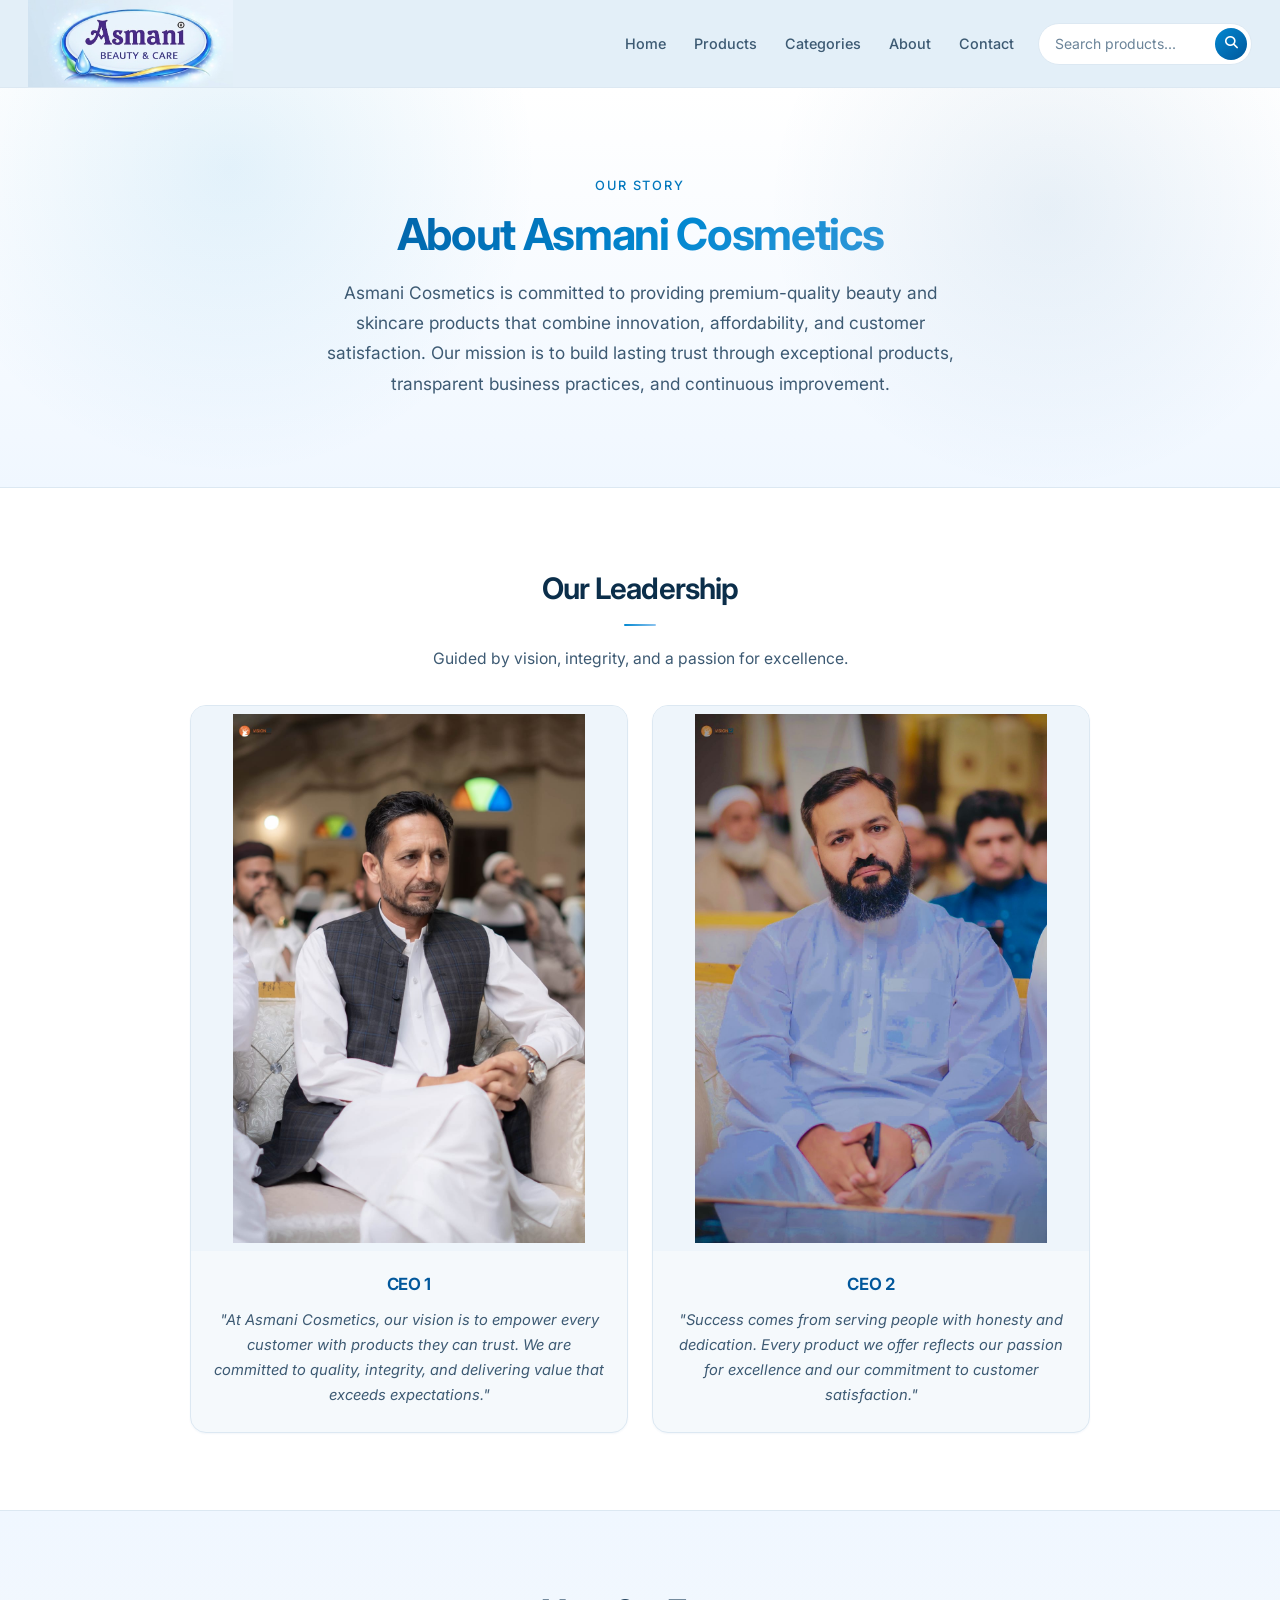
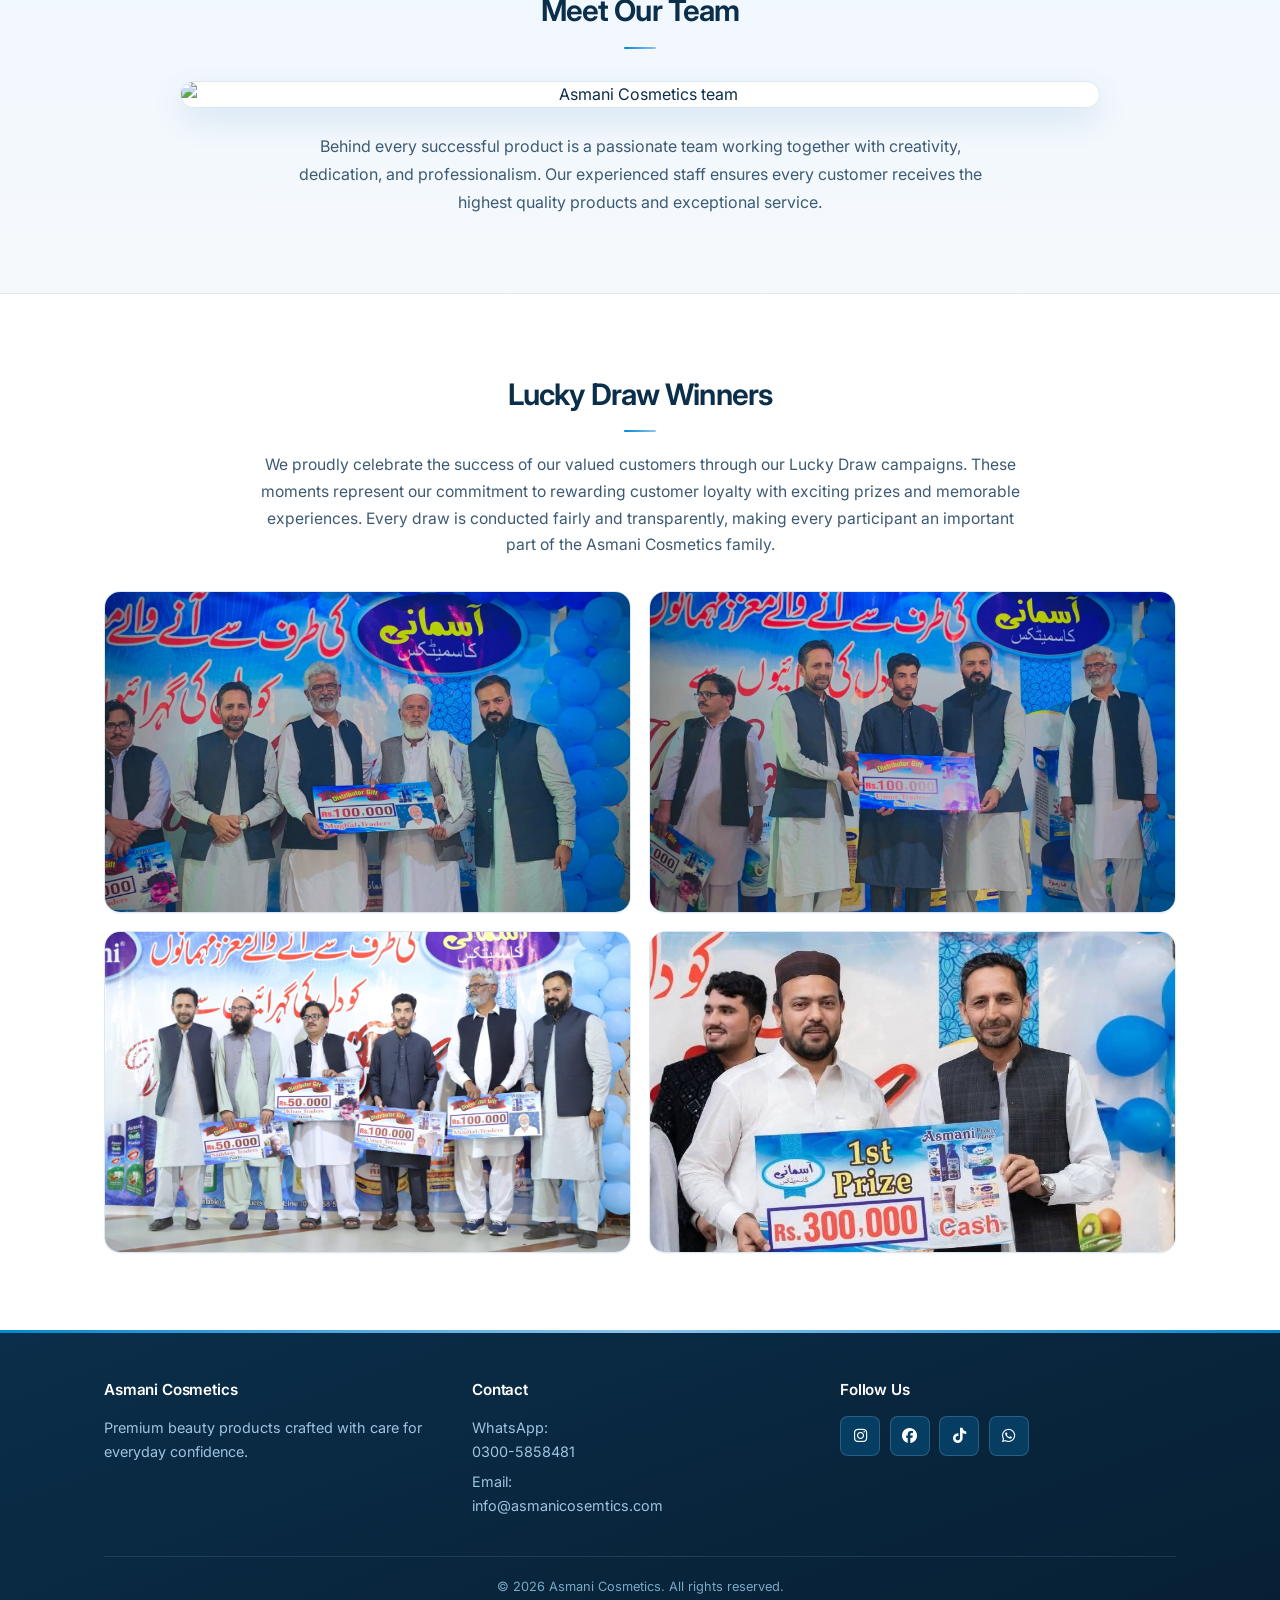
==== commit f5a32098: "Update Asmani branding and hero styling" ====
--- a/about.html
+++ b/about.html
@@ -16,8 +16,7 @@
         <div class="nav-container">
             <a href="index.html" class="logo-link">
                 <div class="logo">
-                    <div class="logo-a">A</div>
-                    <h1>Asmani Cosmetics</h1>
+                    <img src="logo.png" alt="Asmani Beauty &amp; Care" class="brand-logo">
                 </div>
             </a>
             <div class="nav-right">
--- a/styles.css
+++ b/styles.css
@@ -2,7 +2,7 @@
    Asmani Cosmetics — Minimal Modern UI
    ============================================ */
 
-@import url('https://fonts.googleapis.com/css2?family=Inter:wght@400;500;600;700&display=swap');
+@import url('https://fonts.googleapis.com/css2?family=Inter:wght@400;500;600;700&family=Pinyon+Script&display=swap');
 
 *,
 *::before,
@@ -136,7 +136,7 @@
     position: sticky;
     top: 0;
     z-index: 1000;
-    background: rgba(245, 249, 252, 0.9);
+    background: rgba(226, 239, 248, 0.94);
     backdrop-filter: blur(12px);
     -webkit-backdrop-filter: blur(12px);
     border-bottom: 1px solid var(--border);
@@ -146,7 +146,7 @@
 }
 
 .navbar.is-scrolled {
-    background: rgba(255, 255, 255, 0.96);
+    background: rgba(226, 239, 248, 0.98);
     box-shadow: var(--shadow-sm);
 }
 
@@ -169,7 +169,15 @@
 .logo {
     display: flex;
     align-items: center;
-    gap: 0.75rem;
+    width: clamp(160px, 18vw, 205px);
+    aspect-ratio: 685 / 292;
+}
+
+.brand-logo {
+    display: block;
+    width: 100%;
+    height: auto;
+    object-fit: contain;
 }
 
 .logo-a {
@@ -389,11 +397,15 @@
 }
 
 .hero-title {
+    display: inline-block;
+    font-family: var(--font);
     font-size: clamp(2.25rem, 6vw, 3.5rem);
     font-weight: 700;
     letter-spacing: -0.04em;
     line-height: 1.1;
     margin-bottom: 0.75rem;
+    padding-bottom: 0.14em;
+    border-bottom: 2px solid var(--blue-500);
     background: linear-gradient(135deg, var(--blue-700) 0%, var(--blue-500) 55%, var(--blue-400) 100%);
     -webkit-background-clip: text;
     background-clip: text;
@@ -401,8 +413,24 @@
     -webkit-text-fill-color: transparent;
 }
 
+.hero-brand-name {
+    font-family: 'ITC Bookman', 'Bookman Swash', 'Bookman Old Style', Georgia, 'Times New Roman', serif;
+    font-feature-settings: 'swsh' 1;
+    font-variant-alternates: swash;
+}
+
+.hero-brand-name::first-letter {
+    font-size: 1.3em;
+    line-height: 1;
+}
+
+.hero-brand-category {
+    font-size: 0.7em;
+    letter-spacing: 0.04em;
+}
+
 .hero-tagline {
-    font-size: clamp(0.8rem, 2vw, 0.9rem);
+    font-size: 1.25rem;
     font-weight: 500;
     letter-spacing: 0.14em;
     text-transform: uppercase;
@@ -411,11 +439,17 @@
 }
 
 .hero-subtitle {
-    font-size: clamp(0.95rem, 2vw, 1.05rem);
-    color: var(--text-secondary);
+    font-family: 'Pinyon Script', cursive;
+    font-size: 1.25rem;
+    font-weight: 400;
+    background: linear-gradient(90deg, #a66d0d 0%, #f0bd3f 48%, #a66d0d 100%);
+    -webkit-background-clip: text;
+    background-clip: text;
+    color: transparent;
+    -webkit-text-fill-color: transparent;
     margin: 0 auto 1.75rem;
     max-width: 420px;
-    line-height: 1.65;
+    line-height: 1.25;
 }
 
 .cta-button {
@@ -2736,14 +2770,8 @@
         min-width: 0;
     }
 
-    .logo h1 {
-        font-size: 0.95rem;
-    }
-
-    .logo-a {
-        width: 32px;
-        height: 32px;
-        font-size: 1.45rem;
+    .logo {
+        width: 150px;
     }
 }
 
